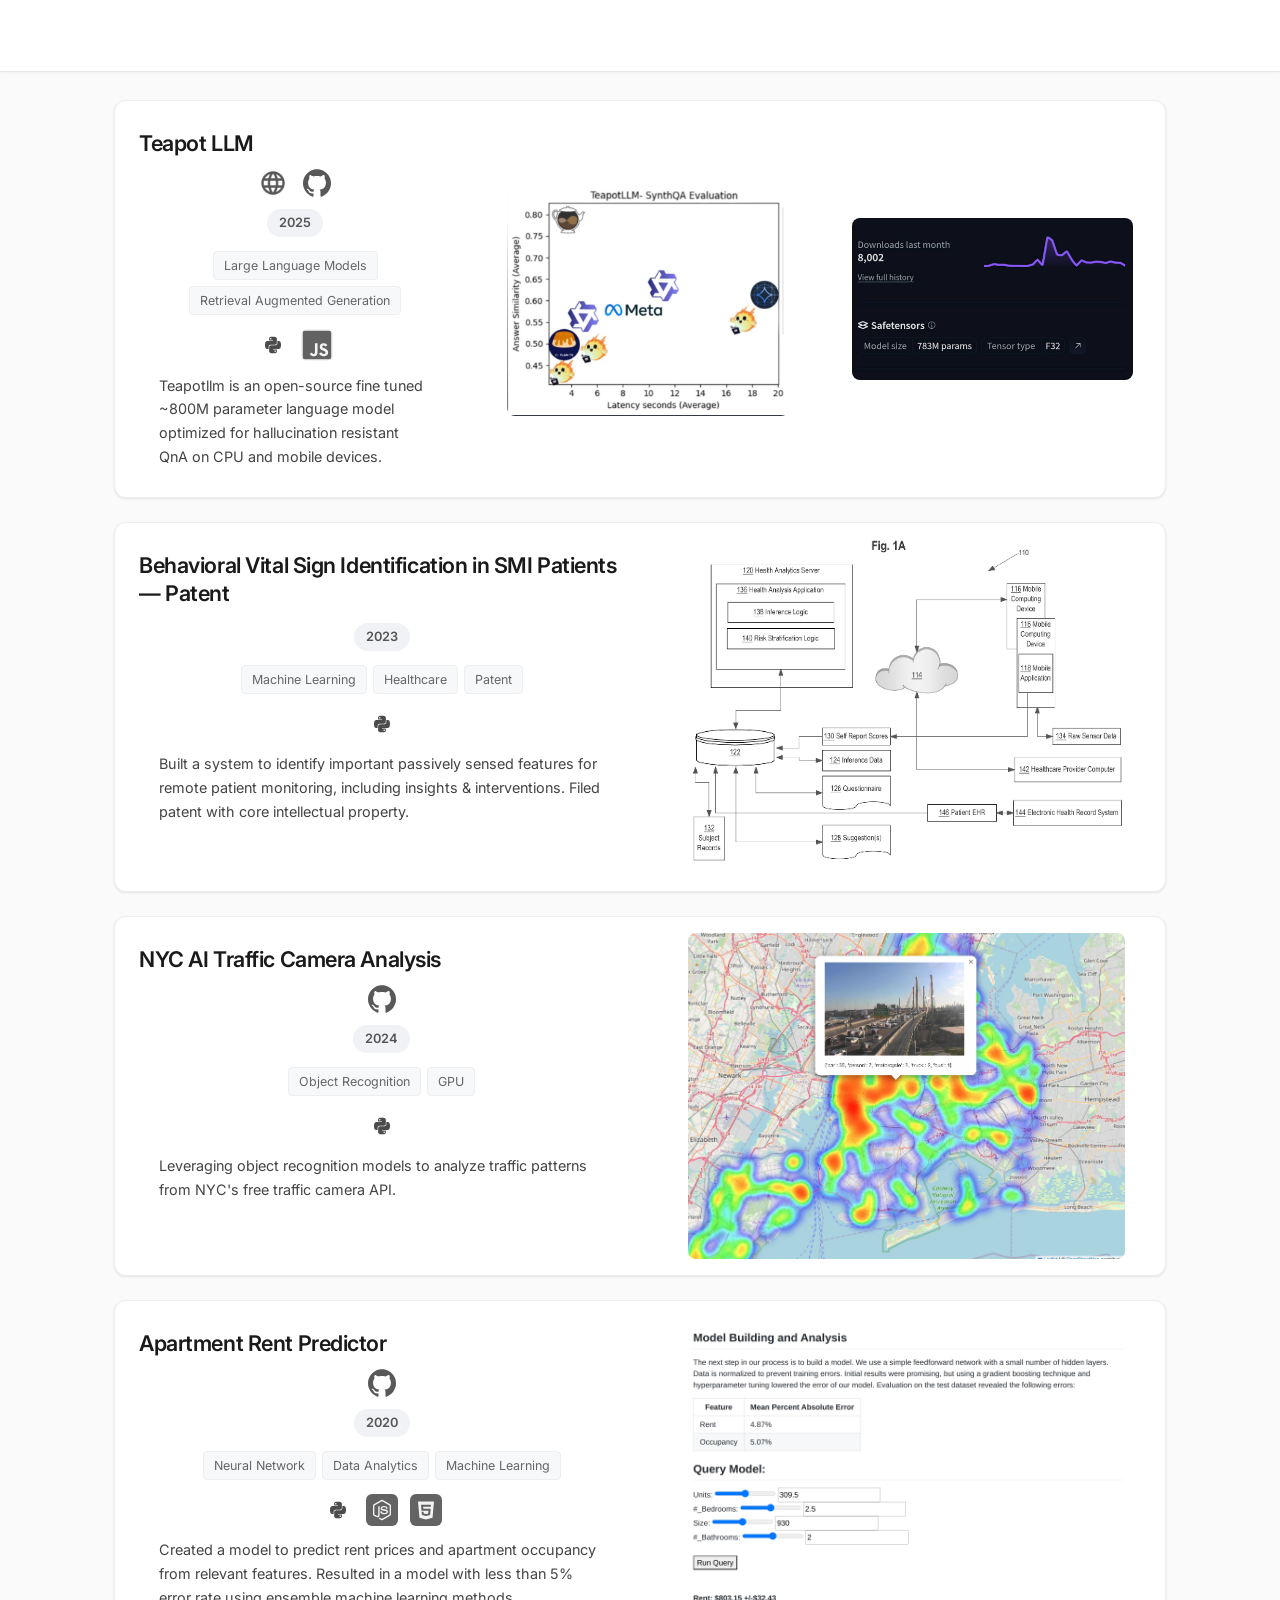
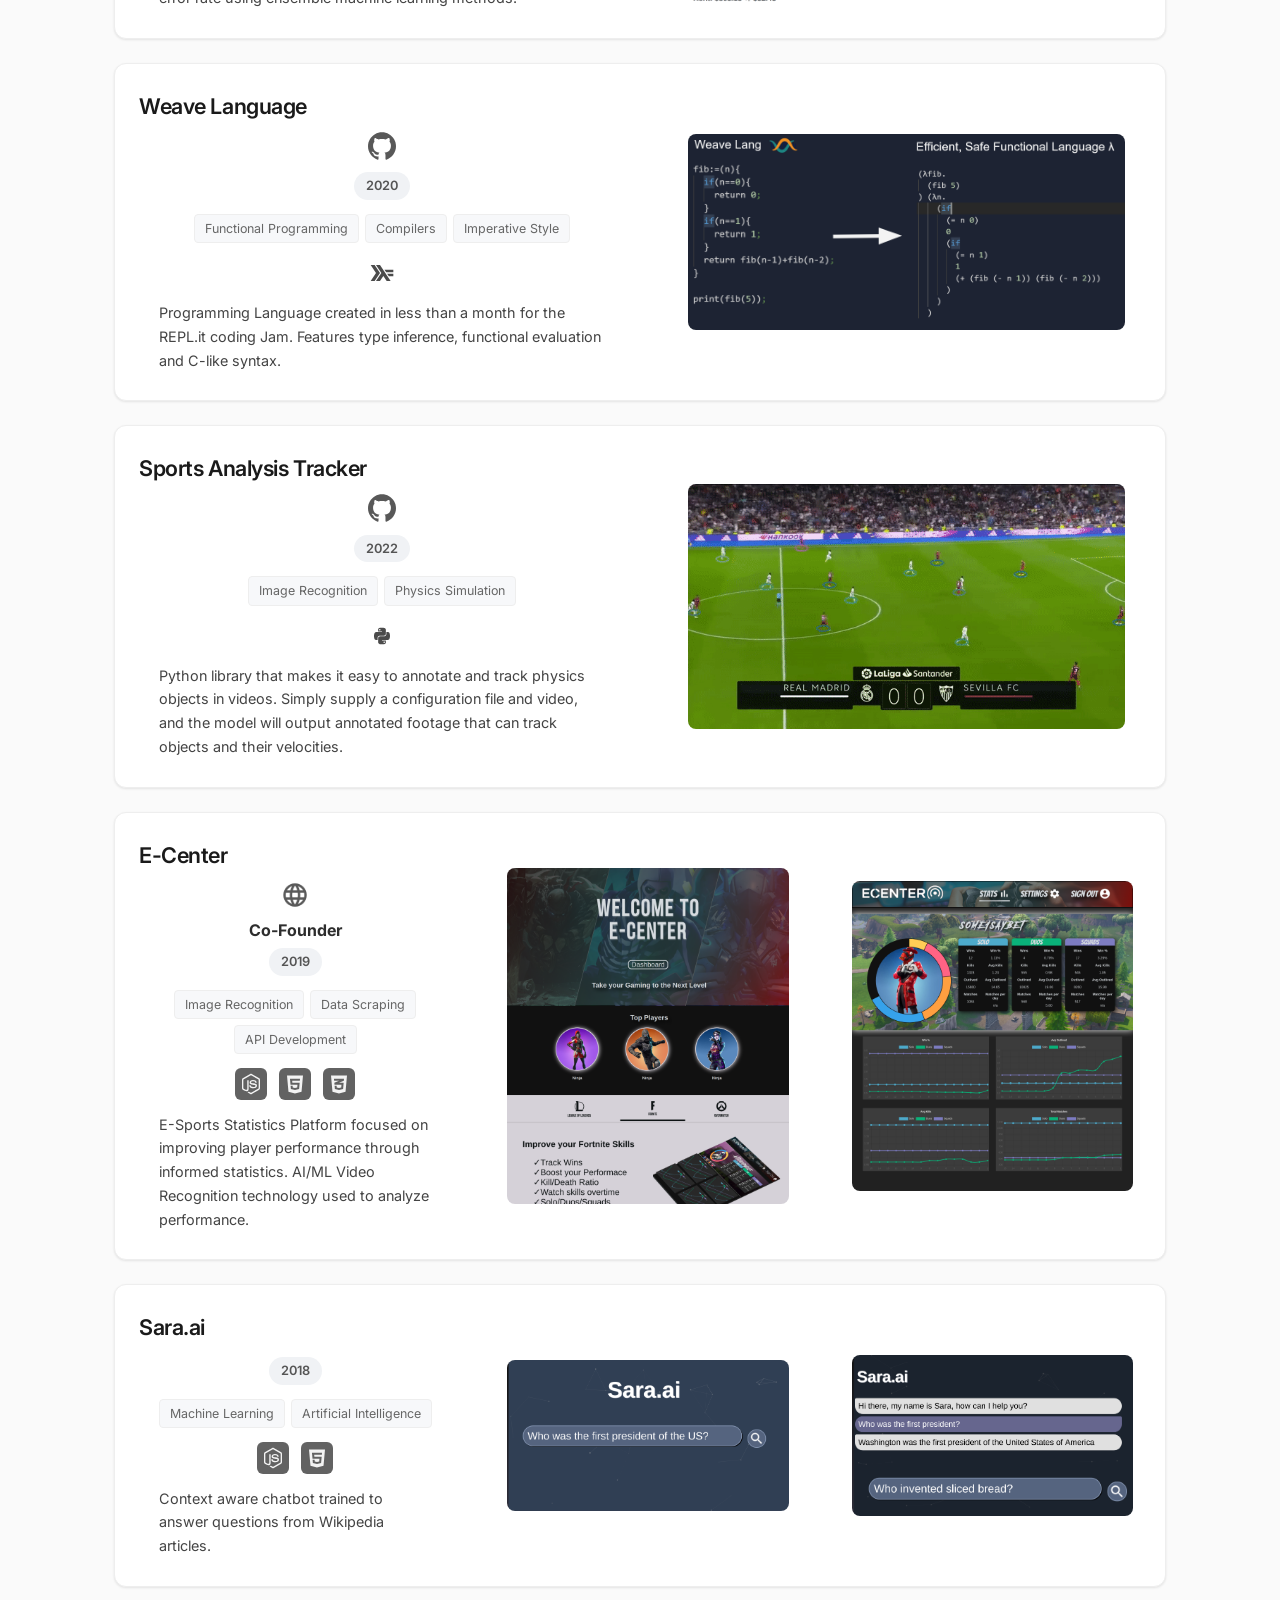
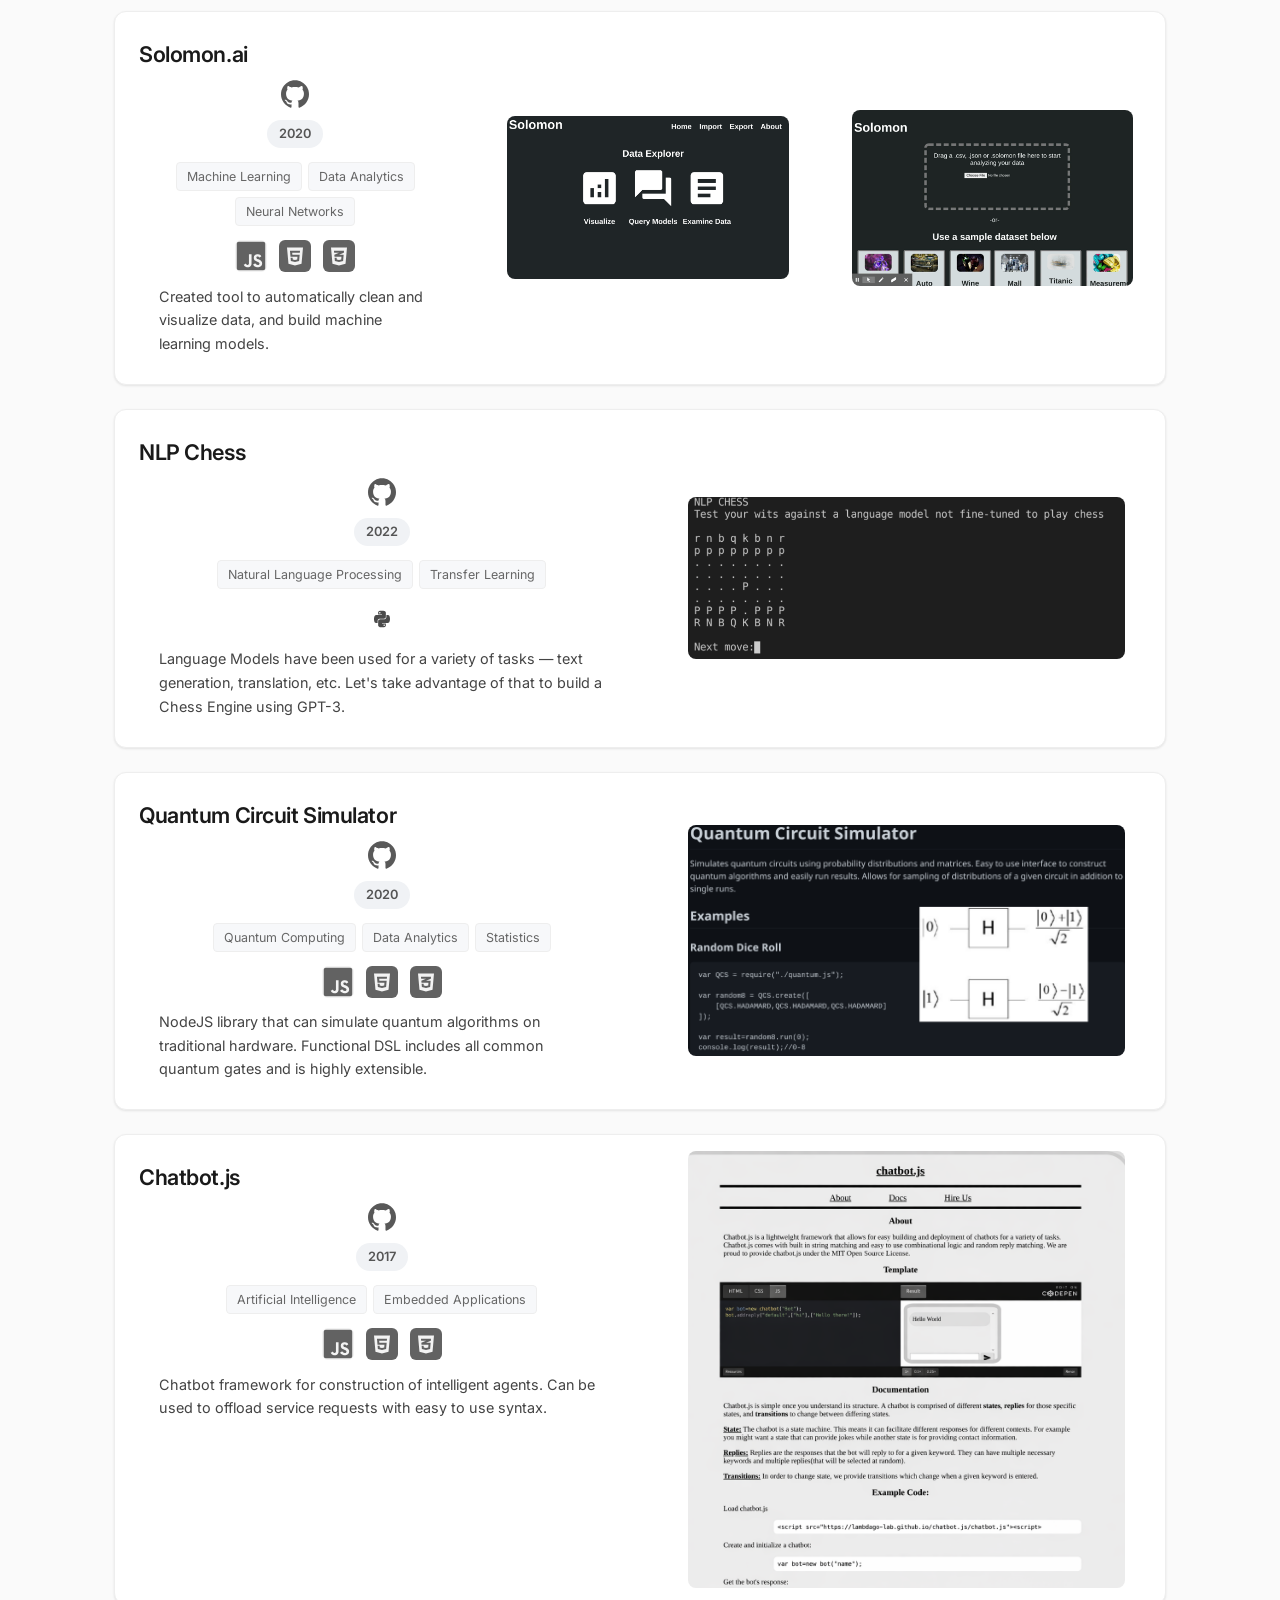
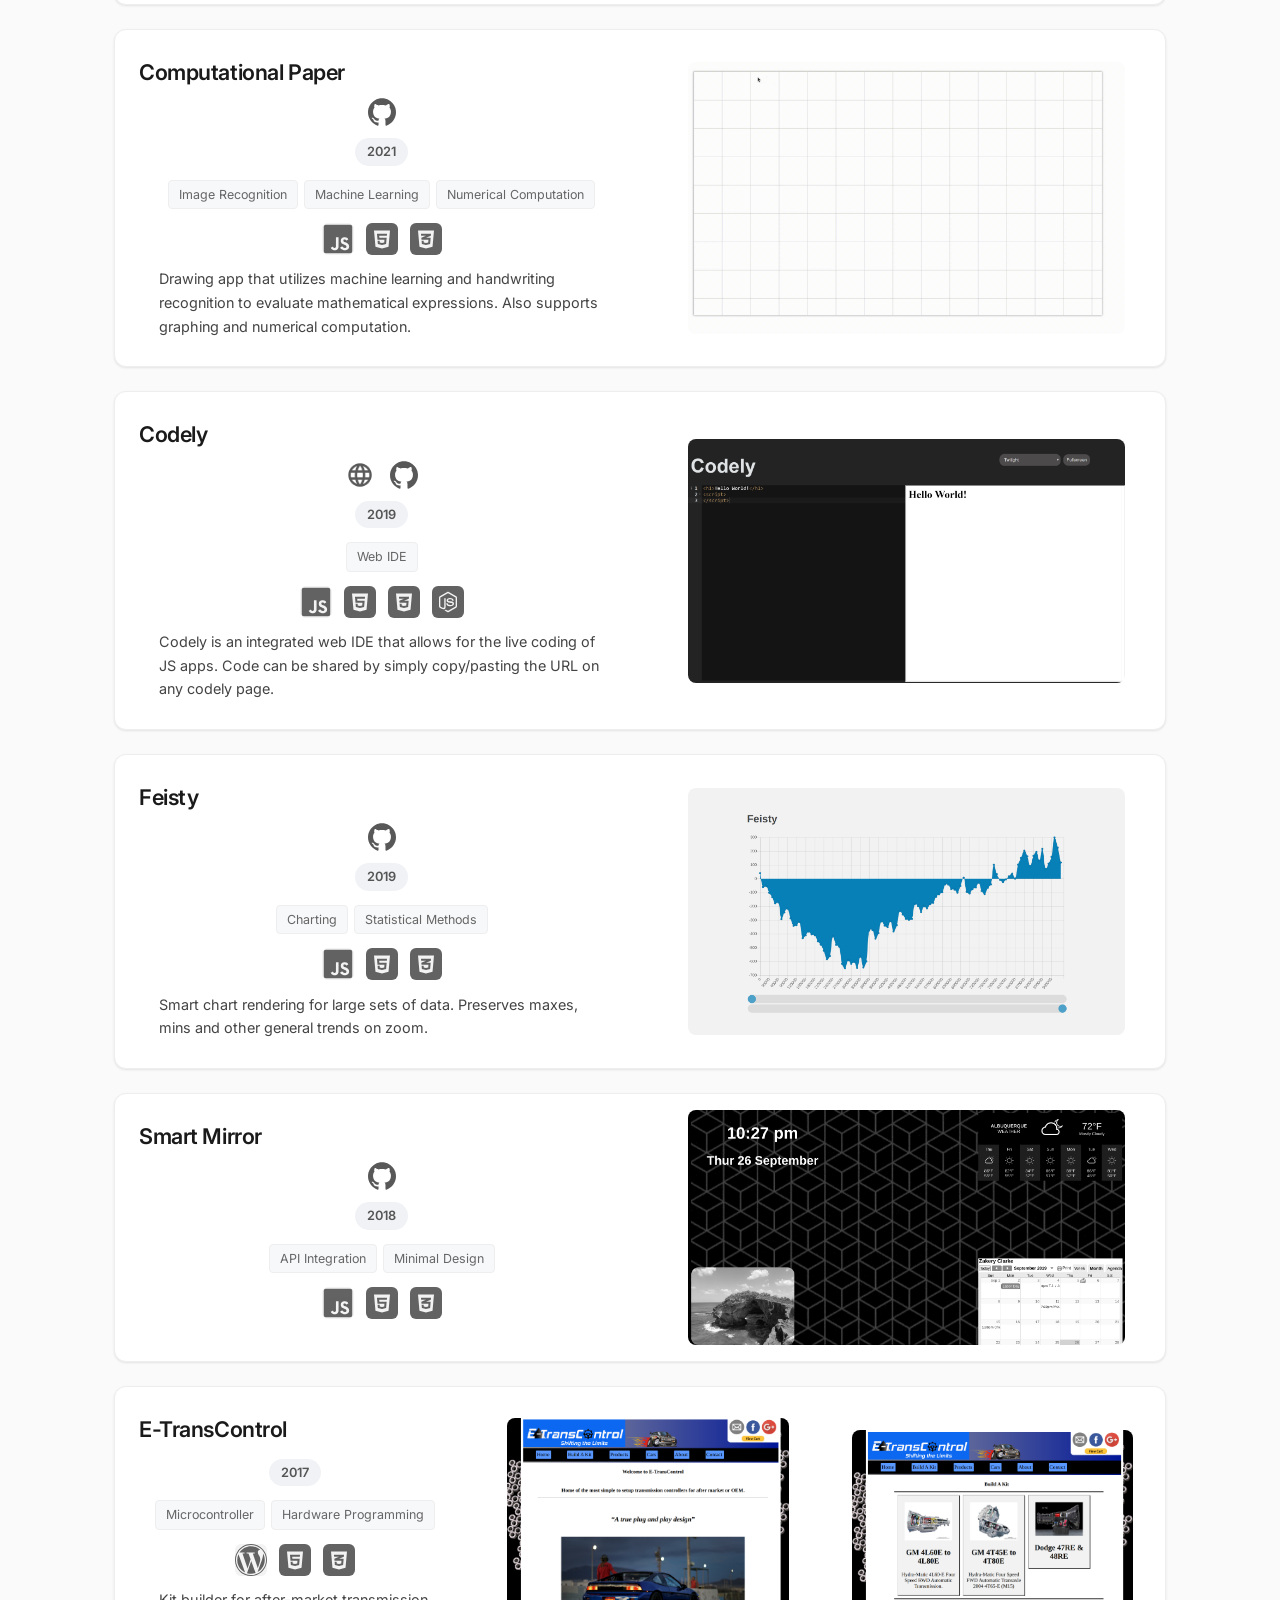
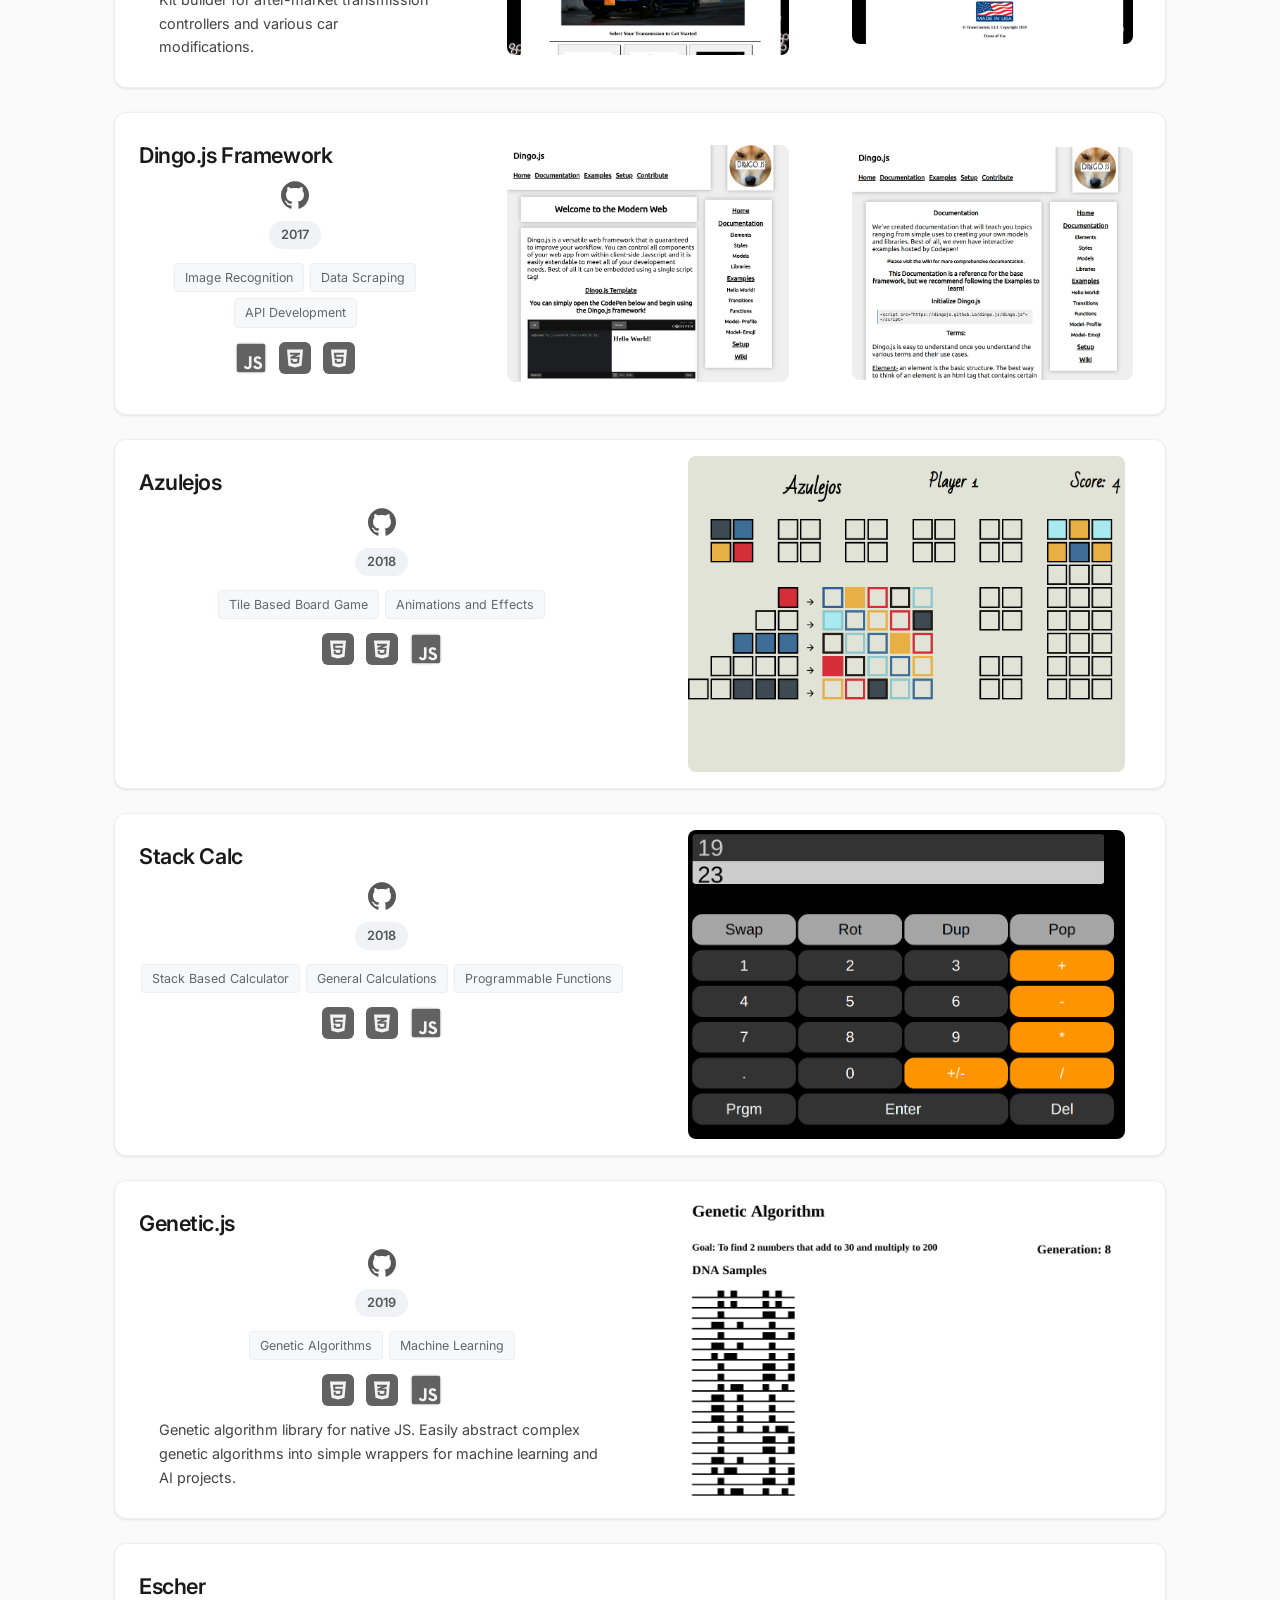
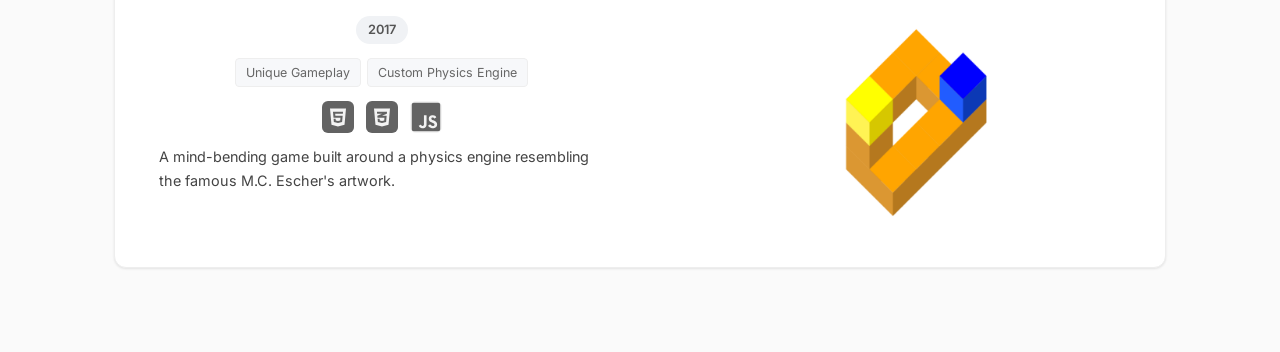
==== Portfolio.html @ e5cbe155 "upload portfolio" ====
<!DOCTYPE html>
<html lang="en">
<head>
  <meta charset="UTF-8">
  <meta name="viewport" content="width=device-width, initial-scale=1.0">
  <title>Portfolio</title>
  <link rel="preconnect" href="https://fonts.googleapis.com">
  <link rel="preconnect" href="https://fonts.gstatic.com" crossorigin>
  <link href="https://fonts.googleapis.com/css2?family=Inter:wght@400;500;600;700&display=swap" rel="stylesheet">
  <link href="./assets/portfolio/style.css" rel="stylesheet" type="text/css">
</head>
<body>

  <header id="header">
    <!-- <h1 id="name">
      <a href="https://zclarke.dev/index.html">Lambdago</a>
    </h1>
    <div id="headerImg">
      <img src="./assets/portfolio/.png" alt="LambdaGo">
    </div>
    <div id="contact">
      <span><a href="mailto:Lambdago-lab@gmail.com">Lambdago-lab@gmail.com</a></span>
      <span><a href="tel:8453186718">1(845)318-6718</a></span>
    </div> -->
  </header>

  <script>
    function showImg(img) {
      document.getElementById("imgZoomImg").src = img;
      document.getElementById("imgZoom").style.display = "block";
    }
    function hideImg() {
      document.getElementById("imgZoom").style.display = "none";
    }
  </script>

  <div id="main">

    <div id="imgZoom">
      <p onclick="hideImg()">✕</p>
      <img id="imgZoomImg" src="./assets/portfolio/codely.png">
    </div>

    <!-- Teapot LLM -->
    <div class="portfolio">
      <div class="infoBox">
        <h1>Teapot LLM</h1>
        <div class="info">
          <div>
            <a class="icon" href="https://teapotai.com/" target="_blank"><img src="./assets/portfolio/www.png"></a>
            <a class="icon" href="https://huggingface.co/teapotai/teapotllm" target="_blank"><img src="./assets/portfolio/github.svg"></a>
          </div>
          <p><b class="portfolioYear">2025</b></p>
          <ul>
            <li>Large Language Models</li>
            <li>Retrieval Augmented Generation</li>
          </ul>
          <div>
            <img class="iconTech" src="./assets/portfolio/python.svg">
            <img class="iconTech" src="./assets/portfolio/js.svg">
          </div>
        </div>
        <div class="description">
          <p>Teapotllm is an open-source fine tuned ~800M parameter language model optimized for hallucination resistant QnA on CPU and mobile devices.</p>
        </div>
      </div>
      <div class="image noMobileFlag">
        <span onclick="showImg('./assets/teapot_graph.png')"><img src="./assets/portfolio/teapot_graph.png"></span>
      </div>
      <div class="additionalImage">
        <span onclick="showImg('./assets/teapot_downloads.png')"><img src="./assets/portfolio/teapot_downloads.png"></span>
      </div>
    </div>

    <!-- Behavioral Vital Sign Patent -->
    <div class="portfolio">
      <div class="infoBox">
        <h1>Behavioral Vital Sign Identification in SMI Patients — Patent</h1>
        <div class="info">
          <p><b class="portfolioYear">2023</b></p>
          <ul>
            <li>Machine Learning</li>
            <li>Healthcare</li>
            <li>Patent</li>
          </ul>
          <div><img class="iconTech" src="./assets/portfolio/python.svg"></div>
        </div>
        <div class="description">
          <p>Built a system to identify important passively sensed features for remote patient monitoring, including insights &amp; interventions. Filed patent with core intellectual property.</p>
        </div>
      </div>
      <div class="image noMobileFlag">
        <span onclick="showImg('./assets/portfolio/Patent.png')"><img src="./assets/portfolio/Patent.png"></span>
      </div>
    </div>

    <!-- NYC AI Traffic Camera Analysis -->
    <div class="portfolio">
      <div class="infoBox">
        <h1>NYC AI Traffic Camera Analysis</h1>
        <div class="info">
          <div>
            <a class="icon" href="https://github.com/Lambdago-lab/nyc_ai_traffic_camera_analysis" target="_blank"><img src="./assets/portfolio/github.svg"></a>
          </div>
          <p><b class="portfolioYear">2024</b></p>
          <ul>
            <li>Object Recognition</li>
            <li>GPU</li>
          </ul>
          <div><img class="iconTech" src="./assets/portfolio/python.svg"></div>
        </div>
        <div class="description">
          <p>Leveraging object recognition models to analyze traffic patterns from NYC's free traffic camera API.</p>
        </div>
      </div>
      <div class="image noMobileFlag">
        <span onclick="showImg('https://raw.githubusercontent.com/Lambdago-lab/nyc_ai_traffic_camera_analysis/refs/heads/main/bridge.png')"><img src="./assets/portfolio/bridge.png"></span>
      </div>
    </div>

    <!-- Apartment Rent Predictor -->
    <div class="portfolio">
      <div class="infoBox">
        <h1>Apartment Rent Predictor</h1>
        <div class="info">
          <div>
            <a class="icon" href="https://github.com/Lambdago-lab/Apartment_Rent_Analysis" target="_blank"><img src="./assets/portfolio/github.svg"></a>
          </div>
          <p><b class="portfolioYear">2020</b></p>
          <ul>
            <li>Neural Network</li>
            <li>Data Analytics</li>
            <li>Machine Learning</li>
          </ul>
          <div>
            <img class="iconTech" src="./assets/portfolio/python.svg">
            <img class="iconTech" src="./assets/portfolio/node.svg">
            <img class="iconTech" src="./assets/portfolio/html5.svg">
          </div>
        </div>
        <div class="description">
          <p>Created a model to predict rent prices and apartment occupancy from relevant features. Resulted in a model with less than 5% error rate using ensemble machine learning methods.</p>
        </div>
      </div>
      <div class="image noMobileFlag">
        <span onclick="showImg('./assets/portfolio/apartment.png')"><img src="./assets/portfolio/apartment.png"></span>
      </div>
    </div>

    <!-- Weave Language -->
    <div class="portfolio">
      <div class="infoBox">
        <h1>Weave Language</h1>
        <div class="info">
          <div>
            <a class="icon" href="https://github.com/Lambdago-lab/weavelang" target="_blank"><img src="./assets/portfolio/github.svg"></a>
          </div>
          <p><b class="portfolioYear">2020</b></p>
          <ul>
            <li>Functional Programming</li>
            <li>Compilers</li>
            <li>Imperative Style</li>
          </ul>
          <div><img class="iconTech" src="./assets/portfolio/haskell.svg"></div>
        </div>
        <div class="description">
          <p>Programming Language created in less than a month for the REPL.it coding Jam. Features type inference, functional evaluation and C-like syntax.</p>
        </div>
      </div>
      <div class="image noMobileFlag">
        <span onclick="showImg('./assets/portfolio/weave.png')"><img src="./assets/portfolio/weave.png"></span>
      </div>
    </div>

    <!-- Sports Analysis Tracker -->
    <div class="portfolio">
      <div class="infoBox">
        <h1>Sports Analysis Tracker</h1>
        <div class="info">
          <div>
            <a class="icon" href="https://github.com/Lambdago-lab/sports_analysis" target="_blank"><img src="./assets/portfolio/github.svg"></a>
          </div>
          <p><b class="portfolioYear">2022</b></p>
          <ul>
            <li>Image Recognition</li>
            <li>Physics Simulation</li>
          </ul>
          <div><img class="iconTech" src="./assets/portfolio/python.svg"></div>
        </div>
        <div class="description">
          <p>Python library that makes it easy to annotate and track physics objects in videos. Simply supply a configuration file and video, and the model will output annotated footage that can track objects and their velocities.</p>
        </div>
      </div>
      <div class="image noMobileFlag">
        <span onclick="showImg('./assets/portfolio/sports_analysis.gif')"><img src="./assets/portfolio/sports_analysis.gif"></span>
      </div>
    </div>

    <!-- E-Center -->
    <div class="portfolio">
      <div class="infoBox">
        <h1>E-Center</h1>
        <div class="info">
          <div>
            <a class="icon" href="https://ecenter.tv/" target="_blank"><img src="./assets/portfolio/www.png"></a>
          </div>
          <p><b>Co-Founder</b></p>
          <p><b class="portfolioYear">2019</b></p>
          <ul>
            <li>Image Recognition</li>
            <li>Data Scraping</li>
            <li>API Development</li>
          </ul>
          <div>
            <img class="iconTech" src="./assets/portfolio/node.svg">
            <img class="iconTech" src="./assets/portfolio/html5.svg">
            <img class="iconTech" src="./assets/portfolio/css3.svg">
          </div>
        </div>
        <div class="description">
          <p>E-Sports Statistics Platform focused on improving player performance through informed statistics. AI/ML Video Recognition technology used to analyze performance.</p>
        </div>
      </div>
      <div class="image noMobileFlag">
        <span onclick="showImg('./assets/portfolio/ecenterhome.png')"><img src="./assets/portfolio/ecenterhome.png"></span>
      </div>
      <div class="additionalImage">
        <span onclick="showImg('./assets/portfolio/ecenterstats.png')"><img src="./assets/portfolio/ecenterstats.png"></span>
      </div>
    </div>

    <!-- Sara.ai -->
    <div class="portfolio">
      <div class="infoBox">
        <h1>Sara.ai</h1>
        <div class="info">
          <p><b class="portfolioYear">2018</b></p>
          <ul>
            <li>Machine Learning</li>
            <li>Artificial Intelligence</li>
          </ul>
          <div>
            <img class="iconTech" src="./assets/portfolio/node.svg">
            <img class="iconTech" src="./assets/portfolio/html5.svg">
          </div>
        </div>
        <div class="description">
          <p>Context aware chatbot trained to answer questions from Wikipedia articles.</p>
        </div>
      </div>
      <div class="image">
        <span onclick="showImg('./assets/portfolio/sara.png')"><img src="./assets/portfolio/sara.png"></span>
      </div>
      <div class="additionalImage">
        <span onclick="showImg('./assets/portfolio/saradialog.png')"><img src="./assets/portfolio/saradialog.png"></span>
      </div>
      <div class="mobileImage">
        <span onclick="showImg('./assets/portfolio/saramobile.png')"><img src="./assets/portfolio/saramobile.png"></span>
      </div>
    </div>

    <!-- Solomon.ai -->
    <div class="portfolio">
      <div class="infoBox">
        <h1>Solomon.ai</h1>
        <div class="info">
          <div>
            <a class="icon" href="https://github.com/Lambdago-lab/solomon" target="_blank"><img src="./assets/portfolio/github.svg"></a>
          </div>
          <p><b class="portfolioYear">2020</b></p>
          <ul>
            <li>Machine Learning</li>
            <li>Data Analytics</li>
            <li>Neural Networks</li>
          </ul>
          <div>
            <img class="iconTech" src="./assets/portfolio/js.svg">
            <img class="iconTech" src="./assets/portfolio/html5.svg">
            <img class="iconTech" src="./assets/portfolio/css3.svg">
          </div>
        </div>
        <div class="description">
          <p>Created tool to automatically clean and visualize data, and build machine learning models.</p>
        </div>
      </div>
      <div class="image noMobileFlag">
        <span onclick="showImg('./assets/portfolio/solomon.png')"><img src="./assets/portfolio/solomon.png"></span>
      </div>
      <div class="additionalImage">
        <span onclick="showImg('./assets/portfolio/solomon.gif')"><img src="./assets/portfolio/solomon.gif"></span>
      </div>
    </div>

    <!-- NLP Chess -->
    <div class="portfolio">
      <div class="infoBox">
        <h1>NLP Chess</h1>
        <div class="info">
          <div>
            <a class="icon" href="https://github.com/Lambdago-lab/nlpchess" target="_blank"><img src="./assets/portfolio/github.svg"></a>
          </div>
          <p><b class="portfolioYear">2022</b></p>
          <ul>
            <li>Natural Language Processing</li>
            <li>Transfer Learning</li>
          </ul>
          <div><img class="iconTech" src="./assets/portfolio/python.svg"></div>
        </div>
        <div class="description">
          <p>Language Models have been used for a variety of tasks — text generation, translation, etc. Let's take advantage of that to build a Chess Engine using GPT-3.</p>
        </div>
      </div>
      <div class="image noMobileFlag">
        <span onclick="showImg('./assets/portfolio/nlpchess.png')"><img src="./assets/portfolio/nlpchess.png"></span>
      </div>
    </div>

    <!-- Quantum Circuit Simulator -->
    <div class="portfolio">
      <div class="infoBox">
        <h1>Quantum Circuit Simulator</h1>
        <div class="info">
          <div>
            <a class="icon" href="https://github.com/Lambdago-lab/quantum-circuit-simulator" target="_blank"><img src="./assets/portfolio/github.svg"></a>
          </div>
          <p><b class="portfolioYear">2020</b></p>
          <ul>
            <li>Quantum Computing</li>
            <li>Data Analytics</li>
            <li>Statistics</li>
          </ul>
          <div>
            <img class="iconTech" src="./assets/portfolio/js.svg">
            <img class="iconTech" src="./assets/portfolio/html5.svg">
            <img class="iconTech" src="./assets/portfolio/css3.svg">
          </div>
        </div>
        <div class="description">
          <p>NodeJS library that can simulate quantum algorithms on traditional hardware. Functional DSL includes all common quantum gates and is highly extensible.</p>
        </div>
      </div>
      <div class="image noMobileFlag">
        <span onclick="showImg('./assets/portfolio/quantum.png')"><img src="./assets/portfolio/quantum.png"></span>
      </div>
    </div>

    <!-- Chatbot.js -->
    <div class="portfolio">
      <div class="infoBox">
        <h1>Chatbot.js</h1>
        <div class="info">
          <div>
            <a class="icon" href="https://github.com/Lambdago-lab/chatbot.js" target="_blank"><img src="./assets/portfolio/github.svg"></a>
          </div>
          <p><b class="portfolioYear">2017</b></p>
          <ul>
            <li>Artificial Intelligence</li>
            <li>Embedded Applications</li>
          </ul>
          <div>
            <img class="iconTech" src="./assets/portfolio/js.svg">
            <img class="iconTech" src="./assets/portfolio/html5.svg">
            <img class="iconTech" src="./assets/portfolio/css3.svg">
          </div>
        </div>
        <div class="description">
          <p>Chatbot framework for construction of intelligent agents. Can be used to offload service requests with easy to use syntax.</p>
        </div>
      </div>
      <div class="image noMobileFlag">
        <span onclick="showImg('./assets/portfolio/chatbot.png')"><img src="./assets/portfolio/chatbot.png"></span>
      </div>
    </div>

    <!-- Computational Paper -->
    <div class="portfolio">
      <div class="infoBox">
        <h1>Computational Paper</h1>
        <div class="info">
          <div>
            <a class="icon" href="https://github.com/Lambdago-lab/computationalPaper" target="_blank"><img src="./assets/portfolio/github.svg"></a>
          </div>
          <p><b class="portfolioYear">2021</b></p>
          <ul>
            <li>Image Recognition</li>
            <li>Machine Learning</li>
            <li>Numerical Computation</li>
          </ul>
          <div>
            <img class="iconTech" src="./assets/portfolio/js.svg">
            <img class="iconTech" src="./assets/portfolio/html5.svg">
            <img class="iconTech" src="./assets/portfolio/css3.svg">
          </div>
        </div>
        <div class="description">
          <p>Drawing app that utilizes machine learning and handwriting recognition to evaluate mathematical expressions. Also supports graphing and numerical computation.</p>
        </div>
      </div>
      <div class="image noMobileFlag">
        <span onclick="showImg('./assets/portfolio/computationalPaper.gif')"><img src="./assets/portfolio/computationalPaper.gif"></span>
      </div>
    </div>

    <!-- Codely -->
    <div class="portfolio">
      <div class="infoBox">
        <h1>Codely</h1>
        <div class="info">
          <div>
            <a class="icon" href="http://codely-dev.herokuapp.com/" target="_blank"><img src="./assets/portfolio/www.png"></a>
            <a class="icon" href="https://github.com/Lambdago-lab/codely" target="_blank"><img src="./assets/portfolio/github.svg"></a>
          </div>
          <p><b class="portfolioYear">2019</b></p>
          <ul>
            <li>Web IDE</li>
          </ul>
          <div>
            <img class="iconTech" src="./assets/portfolio/js.svg">
            <img class="iconTech" src="./assets/portfolio/html5.svg">
            <img class="iconTech" src="./assets/portfolio/css3.svg">
            <img class="iconTech" src="./assets/portfolio/node.svg">
          </div>
        </div>
        <div class="description">
          <p>Codely is an integrated web IDE that allows for the live coding of JS apps. Code can be shared by simply copy/pasting the URL on any codely page.</p>
        </div>
      </div>
      <div class="image">
        <span onclick="showImg('./assets/portfolio/codely.png')"><img src="./assets/portfolio/codely.png"></span>
      </div>
      <div class="mobileImage">
        <span onclick="showImg('./assets/portfolio/codelymobile.png')"><img src="./assets/portfolio/codelymobile.png"></span>
      </div>
    </div>

    <!-- Feisty -->
    <div class="portfolio">
      <div class="infoBox">
        <h1>Feisty</h1>
        <div class="info">
          <div>
            <a class="icon" href="https://github.com/Lambdago-lab/feisty" target="_blank"><img src="./assets/portfolio/github.svg"></a>
          </div>
          <p><b class="portfolioYear">2019</b></p>
          <ul>
            <li>Charting</li>
            <li>Statistical Methods</li>
          </ul>
          <div>
            <img class="iconTech" src="./assets/portfolio/js.svg">
            <img class="iconTech" src="./assets/portfolio/html5.svg">
            <img class="iconTech" src="./assets/portfolio/css3.svg">
          </div>
        </div>
        <div class="description">
          <p>Smart chart rendering for large sets of data. Preserves maxes, mins and other general trends on zoom.</p>
        </div>
      </div>
      <div class="image">
        <span onclick="showImg('./assets/portfolio/feisty.png')"><img src="./assets/portfolio/feisty.png"></span>
      </div>
      <div class="mobileImage">
        <span onclick="showImg('./assets/portfolio/feistymobile.png')"><img src="./assets/portfolio/feistymobile.png"></span>
      </div>
    </div>

    <!-- Smart Mirror -->
    <div class="portfolio">
      <div class="infoBox">
        <h1>Smart Mirror</h1>
        <div class="info">
          <div>
            <a class="icon" href="https://github.com/Lambdago-lab/smart-mirror" target="_blank"><img src="./assets/portfolio/github.svg"></a>
          </div>
          <p><b class="portfolioYear">2018</b></p>
          <ul>
            <li>API Integration</li>
            <li>Minimal Design</li>
          </ul>
          <div>
            <img class="iconTech" src="./assets/portfolio/js.svg">
            <img class="iconTech" src="./assets/portfolio/html5.svg">
            <img class="iconTech" src="./assets/portfolio/css3.svg">
          </div>
        </div>
      </div>
      <div class="image">
        <span onclick="showImg('./assets/portfolio/smart-mirror.png')"><img src="./assets/portfolio/smart-mirror.png"></span>
      </div>
      <div class="mobileImage">
        <span onclick="showImg('./assets/portfolio/mirrormobile.png')"><img src="./assets/portfolio/mirrormobile.png"></span>
      </div>
    </div>

    <!-- E-TransControl -->
    <div class="portfolio">
      <div class="infoBox">
        <h1>E-TransControl</h1>
        <div class="info">
          <p><b class="portfolioYear">2017</b></p>
          <ul>
            <li>Microcontroller</li>
            <li>Hardware Programming</li>
          </ul>
          <div>
            <img class="iconTech" src="./assets/portfolio/wordpress.svg">
            <img class="iconTech" src="./assets/portfolio/html5.svg">
            <img class="iconTech" src="./assets/portfolio/css3.svg">
          </div>
        </div>
        <div class="description">
          <p>Kit builder for after-market transmission controllers and various car modifications.</p>
        </div>
      </div>
      <div class="image noMobileFlag">
        <span onclick="showImg('./assets/portfolio/etranscontrol.png')"><img src="./assets/portfolio/etranscontrol.png"></span>
      </div>
      <div class="additionalImage">
        <span onclick="showImg('./assets/portfolio/etranscontrolkitbuilder.png')"><img src="./assets/portfolio/etranscontrolkitbuilder.png"></span>
      </div>
    </div>

    <!-- Dingo.js Framework -->
    <div class="portfolio">
      <div class="infoBox">
        <h1>Dingo.js Framework</h1>
        <div class="info">
          <div>
            <a class="icon" href="https://github.com/Lambdago-lab/dingojs" target="_blank"><img src="./assets/portfolio/github.svg"></a>
          </div>
          <p><b class="portfolioYear">2017</b></p>
          <ul>
            <li>Image Recognition</li>
            <li>Data Scraping</li>
            <li>API Development</li>
          </ul>
          <div>
            <img class="iconTech" src="./assets/portfolio/js.svg">
            <img class="iconTech" src="./assets/portfolio/css3.svg">
            <img class="iconTech" src="./assets/portfolio/html5.svg">
          </div>
        </div>
      </div>
      <div class="image noMobileFlag">
        <span onclick="showImg('./assets/portfolio/dingo.png')"><img src="./assets/portfolio/dingo.png"></span>
      </div>
      <div class="additionalImage">
        <span onclick="showImg('./assets/portfolio/dingodocs.png')"><img src="./assets/portfolio/dingodocs.png"></span>
      </div>
    </div>

    <!-- Azulejos -->
    <div class="portfolio">
      <div class="infoBox">
        <h1>Azulejos</h1>
        <div class="info">
          <div>
            <a class="icon" href="https://github.com/Lambdago-lab/azulejos" target="_blank"><img src="./assets/portfolio/github.svg"></a>
          </div>
          <p><b class="portfolioYear">2018</b></p>
          <ul>
            <li>Tile Based Board Game</li>
            <li>Animations and Effects</li>
          </ul>
          <div>
            <img class="iconTech" src="./assets/portfolio/html5.svg">
            <img class="iconTech" src="./assets/portfolio/css3.svg">
            <img class="iconTech" src="./assets/portfolio/js.svg">
          </div>
        </div>
      </div>
      <div class="image noMobileFlag">
        <span onclick="showImg('./assets/portfolio/azulejos.png')"><img src="./assets/portfolio/azulejos.png"></span>
      </div>
    </div>

    <!-- Stack Calc -->
    <div class="portfolio">
      <div class="infoBox">
        <h1>Stack Calc</h1>
        <div class="info">
          <div>
            <a class="icon" href="https://github.com/Lambdago-lab/stackcalc" target="_blank"><img src="./assets/portfolio/github.svg"></a>
          </div>
          <p><b class="portfolioYear">2018</b></p>
          <ul>
            <li>Stack Based Calculator</li>
            <li>General Calculations</li>
            <li>Programmable Functions</li>
          </ul>
          <div>
            <img class="iconTech" src="./assets/portfolio/html5.svg">
            <img class="iconTech" src="./assets/portfolio/css3.svg">
            <img class="iconTech" src="./assets/portfolio/js.svg">
          </div>
        </div>
      </div>
      <div class="image noMobileFlag">
        <span onclick="showImg('./assets/portfolio/stackcalc.png')"><img src="./assets/portfolio/stackcalc.png"></span>
      </div>
    </div>

    <!-- Genetic.js -->
    <div class="portfolio">
      <div class="infoBox">
        <h1>Genetic.js</h1>
        <div class="info">
          <div>
            <a class="icon" href="https://github.com/Lambdago-lab/geneticjs" target="_blank"><img src="./assets/portfolio/github.svg"></a>
          </div>
          <p><b class="portfolioYear">2019</b></p>
          <ul>
            <li>Genetic Algorithms</li>
            <li>Machine Learning</li>
          </ul>
          <div>
            <img class="iconTech" src="./assets/portfolio/html5.svg">
            <img class="iconTech" src="./assets/portfolio/css3.svg">
            <img class="iconTech" src="./assets/portfolio/js.svg">
          </div>
        </div>
        <div class="description">
          <p>Genetic algorithm library for native JS. Easily abstract complex genetic algorithms into simple wrappers for machine learning and AI projects.</p>
        </div>
      </div>
      <div class="image noMobileFlag">
        <span onclick="showImg('./assets/portfolio/geneticjs.png')"><img src="./assets/portfolio/geneticjs.png"></span>
      </div>
    </div>

    <!-- Escher -->
    <div class="portfolio">
      <div class="infoBox">
        <h1>Escher</h1>
        <div class="info">
          <p><b class="portfolioYear">2017</b></p>
          <ul>
            <li>Unique Gameplay</li>
            <li>Custom Physics Engine</li>
          </ul>
          <div>
            <img class="iconTech" src="./assets/portfolio/html5.svg">
            <img class="iconTech" src="./assets/portfolio/css3.svg">
            <img class="iconTech" src="./assets/portfolio/js.svg">
          </div>
        </div>
        <div class="description">
          <p>A mind-bending game built around a physics engine resembling the famous M.C. Escher's artwork.</p>
        </div>
      </div>
      <div class="image noMobileFlag">
        <span onclick="showImg('./assets/portfolio/escher.png')"><img src="./assets/portfolio/escher.png"></span>
      </div>
    </div>

  </div>
</body>
</html>
---- assets/portfolio/style.css ----
/* ===== Base Reset & Typography ===== */
*, *::before, *::after {
  box-sizing: border-box;
  margin: 0;
  padding: 0;
}

body {
  background: #fafafa;
  color: #2d2d2d;
  font-family: 'Inter', -apple-system, BlinkMacSystemFont, "Segoe UI", Roboto, Helvetica, Arial, sans-serif;
  font-size: 16px;
  line-height: 1.7;
  -webkit-font-smoothing: antialiased;
}

a {
  text-decoration: none;
  color: inherit;
  transition: color 0.2s ease;
}

a:hover {
  color: #4a6cf7;
}

h1, h2, h3 {
  font-weight: 600;
  letter-spacing: -0.02em;
  line-height: 1.3;
}

/* ===== Header ===== */
#header {
  position: fixed;
  top: 0;
  left: 0;
  right: 0;
  z-index: 1000;
  display: flex;
  align-items: center;
  padding: 0 5%;
  height: 72px;
  background: #fff;
  border-bottom: 1px solid #e8e8e8;
  box-shadow: 0 1px 3px rgba(0,0,0,0.04);
}

#name {
  flex: 1;
  font-size: 1.3rem;
  font-weight: 700;
  margin: 0;
}

#name > a {
  color: #1a1a1a;
}

#name > a:hover {
  color: #4a6cf7;
}

#headerImg {
  flex: 0 0 auto;
  text-align: center;
}

#headerImg > img {
  width: 44px;
  height: 44px;
  border-radius: 50%;
  object-fit: cover;
  border: 2px solid #e8e8e8;
}

#contact {
  flex: 1;
  text-align: right;
  font-size: 0.85rem;
  color: #666;
}

#contact a {
  color: #555;
  font-weight: 500;
}

#contact a:hover {
  color: #4a6cf7;
}

#contact span {
  display: inline-block;
  margin-left: 20px;
}

/* ===== Image Zoom Overlay ===== */
#imgZoom {
  display: none;
  position: fixed;
  top: 0;
  left: 0;
  width: 100%;
  height: 100%;
  background: rgba(0, 0, 0, 0.85);
  z-index: 2000;
  text-align: center;
  backdrop-filter: blur(4px);
}

#imgZoom > p {
  position: fixed;
  top: 16px;
  right: 28px;
  z-index: 2001;
  color: #fff;
  font-size: 2rem;
  cursor: pointer;
  font-weight: 300;
  transition: opacity 0.2s;
}

#imgZoom > p:hover {
  opacity: 0.7;
}

#imgZoom > img {
  margin-top: 8vh;
  max-width: 85vw;
  max-height: 80vh;
  border-radius: 8px;
  box-shadow: 0 20px 60px rgba(0,0,0,0.4);
}

/* ===== Main Content ===== */
#main {
  max-width: 1100px;
  margin: 0 auto;
  padding: 100px 24px 60px;
}

/* ===== Portfolio Cards ===== */
.portfolio {
  display: flex;
  background: #fff;
  border-radius: 12px;
  margin-bottom: 24px;
  box-shadow: 0 1px 3px rgba(0,0,0,0.06), 0 1px 2px rgba(0,0,0,0.04);
  border: 1px solid #eee;
  overflow: hidden;
  transition: box-shadow 0.25s ease, transform 0.25s ease;
}

.portfolio:hover {
  box-shadow: 0 8px 25px rgba(0,0,0,0.08);
  transform: translateY(-2px);
}

/* ===== Info Box ===== */
.infoBox {
  flex: 1;
  padding: 28px 24px;
  min-width: 280px;
}

.infoBox h1 {
  font-size: 1.35rem;
  color: #1a1a1a;
  margin-bottom: 12px;
}

.info {
  text-align: center;
}

.portfolioYear {
  display: inline-block;
  background: #f0f2f5;
  color: #555;
  font-size: 0.8rem;
  padding: 3px 12px;
  border-radius: 20px;
  font-weight: 600;
  margin: 4px 0;
}

.info ul {
  list-style: none;
  padding: 0;
  margin: 10px 0;
  display: flex;
  flex-wrap: wrap;
  justify-content: center;
  gap: 6px;
}

.info ul li {
  font-size: 0.78rem;
  color: #666;
  background: #f7f8fa;
  padding: 3px 10px;
  border-radius: 4px;
  border: 1px solid #eee;
}

.description {
  flex: 1;
  display: flex;
  align-items: center;
}

.description p {
  font-size: 0.9rem;
  color: #444;
  line-height: 1.65;
  margin: 0 20px;
  text-align: left;
}

/* ===== Images ===== */
.image, .additionalImage {
  flex: 1;
  display: flex;
  align-items: center;
  justify-content: center;
  cursor: pointer;
  padding: 16px;
  min-width: 0;
}

.mobileImage {
  display: none;
  flex: 1;
  align-items: center;
  justify-content: center;
  cursor: pointer;
  padding: 16px;
}

.portfolio > div > span > img,
.portfolio > div > span > video {
  width: 90%;
  max-width: 100%;
  border-radius: 8px;
  display: block;
  margin: 0 auto;
}

/* ===== Icons ===== */
.icon {
  display: inline-block;
  margin: 0 6px;
  transition: transform 0.2s ease;
}

.icon:hover {
  transform: scale(1.1);
}

.icon > img {
  width: 28px;
  height: 28px;
  opacity: 0.65;
  transition: opacity 0.2s;
}

.icon:hover > img {
  opacity: 1;
}

.iconTech {
  width: 32px;
  height: 32px;
  border-radius: 6px;
  margin: 4px 4px;
  opacity: 0.7;
}

/* ===== Resume Box (if used) ===== */
.resumeBox {
  width: 100%;
  display: inline-block;
}

.resumeBox > h2 {
  padding-left: 20px;
  margin-bottom: 0;
  padding-bottom: 0;
}

.resumeBox > div {
  width: 100%;
  text-align: left;
  margin-top: 0;
  padding: 16px 20px 20px;
  border-left: 3px solid #4a6cf7;
  border-radius: 0 8px 8px 0;
  background: #fff;
  margin-bottom: 20px;
}

/* ===== Utilities ===== */
.noMobileFlag {
  display: flex;
}

#qr { display: none; width: 20%; }
#links { display: none; }
#tagline { text-align: center; }
#taglineMobile { text-align: center; display: none; }

/* ===== Responsive — Mobile ===== */
@media (max-width: 768px) {
  #header {
    height: auto;
    padding: 12px 5%;
    flex-wrap: wrap;
  }

  #name {
    font-size: 1.1rem;
    flex: 1 1 100%;
  }

  #headerImg {
    display: none;
  }

  #contact {
    flex: 1 1 100%;
    text-align: left;
    margin-top: 4px;
    font-size: 0.75rem;
  }

  #contact span {
    margin-left: 0;
    margin-right: 12px;
  }

  #main {
    padding-top: 120px;
    padding-left: 12px;
    padding-right: 12px;
  }

  .portfolio {
    flex-direction: column;
  }

  .infoBox {
    min-width: auto;
    padding: 20px 16px;
  }

  .image, .additionalImage {
    padding: 8px 16px 16px;
  }

  .noMobileFlag {
    display: flex;
  }

  .mobileImage {
    display: flex;
  }

  .description p {
    margin: 0 8px;
    font-size: 0.85rem;
  }

  .icon > img {
    width: 24px;
    height: 24px;
  }

  .iconTech {
    width: 26px;
    height: 26px;
  }
}

/* ===== Print ===== */
@media print {
  #header {
    position: static;
    box-shadow: none;
    border-bottom: 1px solid #ccc;
  }

  #main {
    padding-top: 20px;
  }

  .portfolio {
    box-shadow: none;
    border: 1px solid #ddd;
    break-inside: avoid;
  }

  #headerImg { display: none; }
  #qr { display: block; }
  #links { display: block; }
}
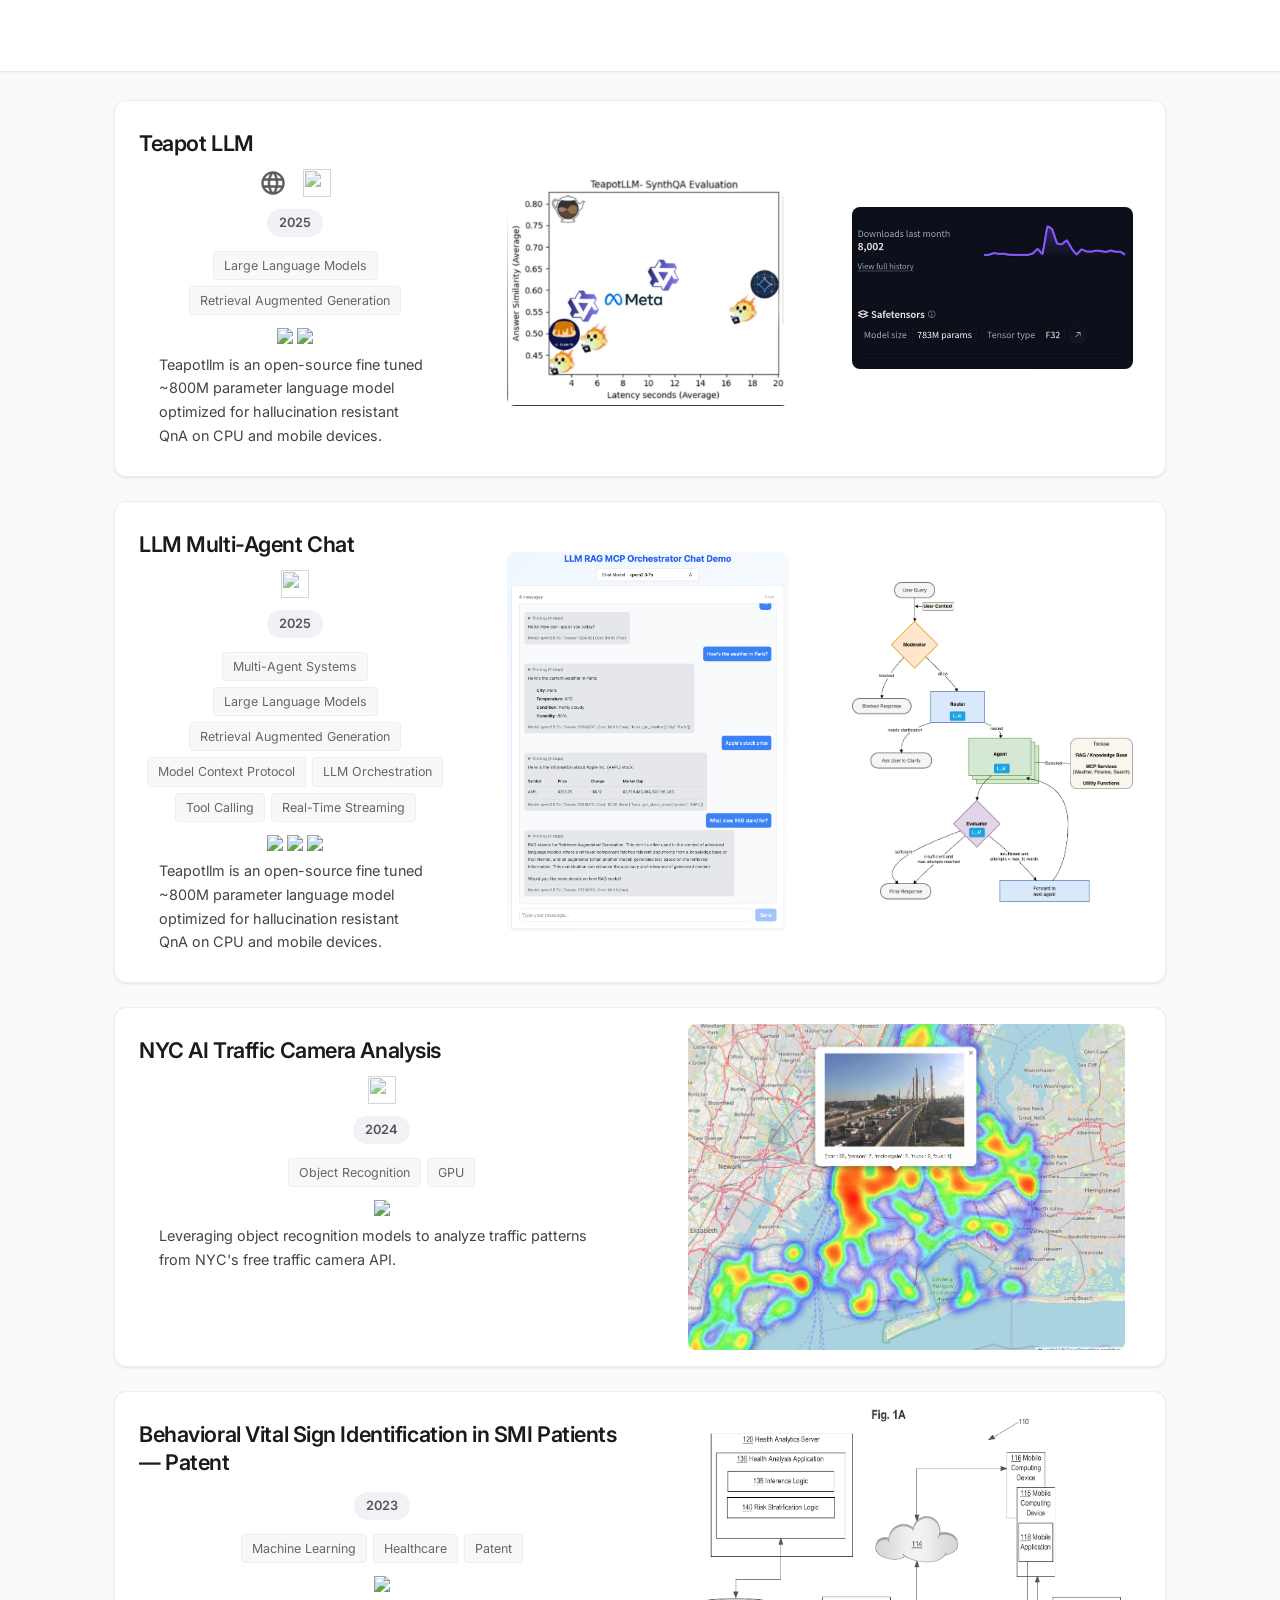
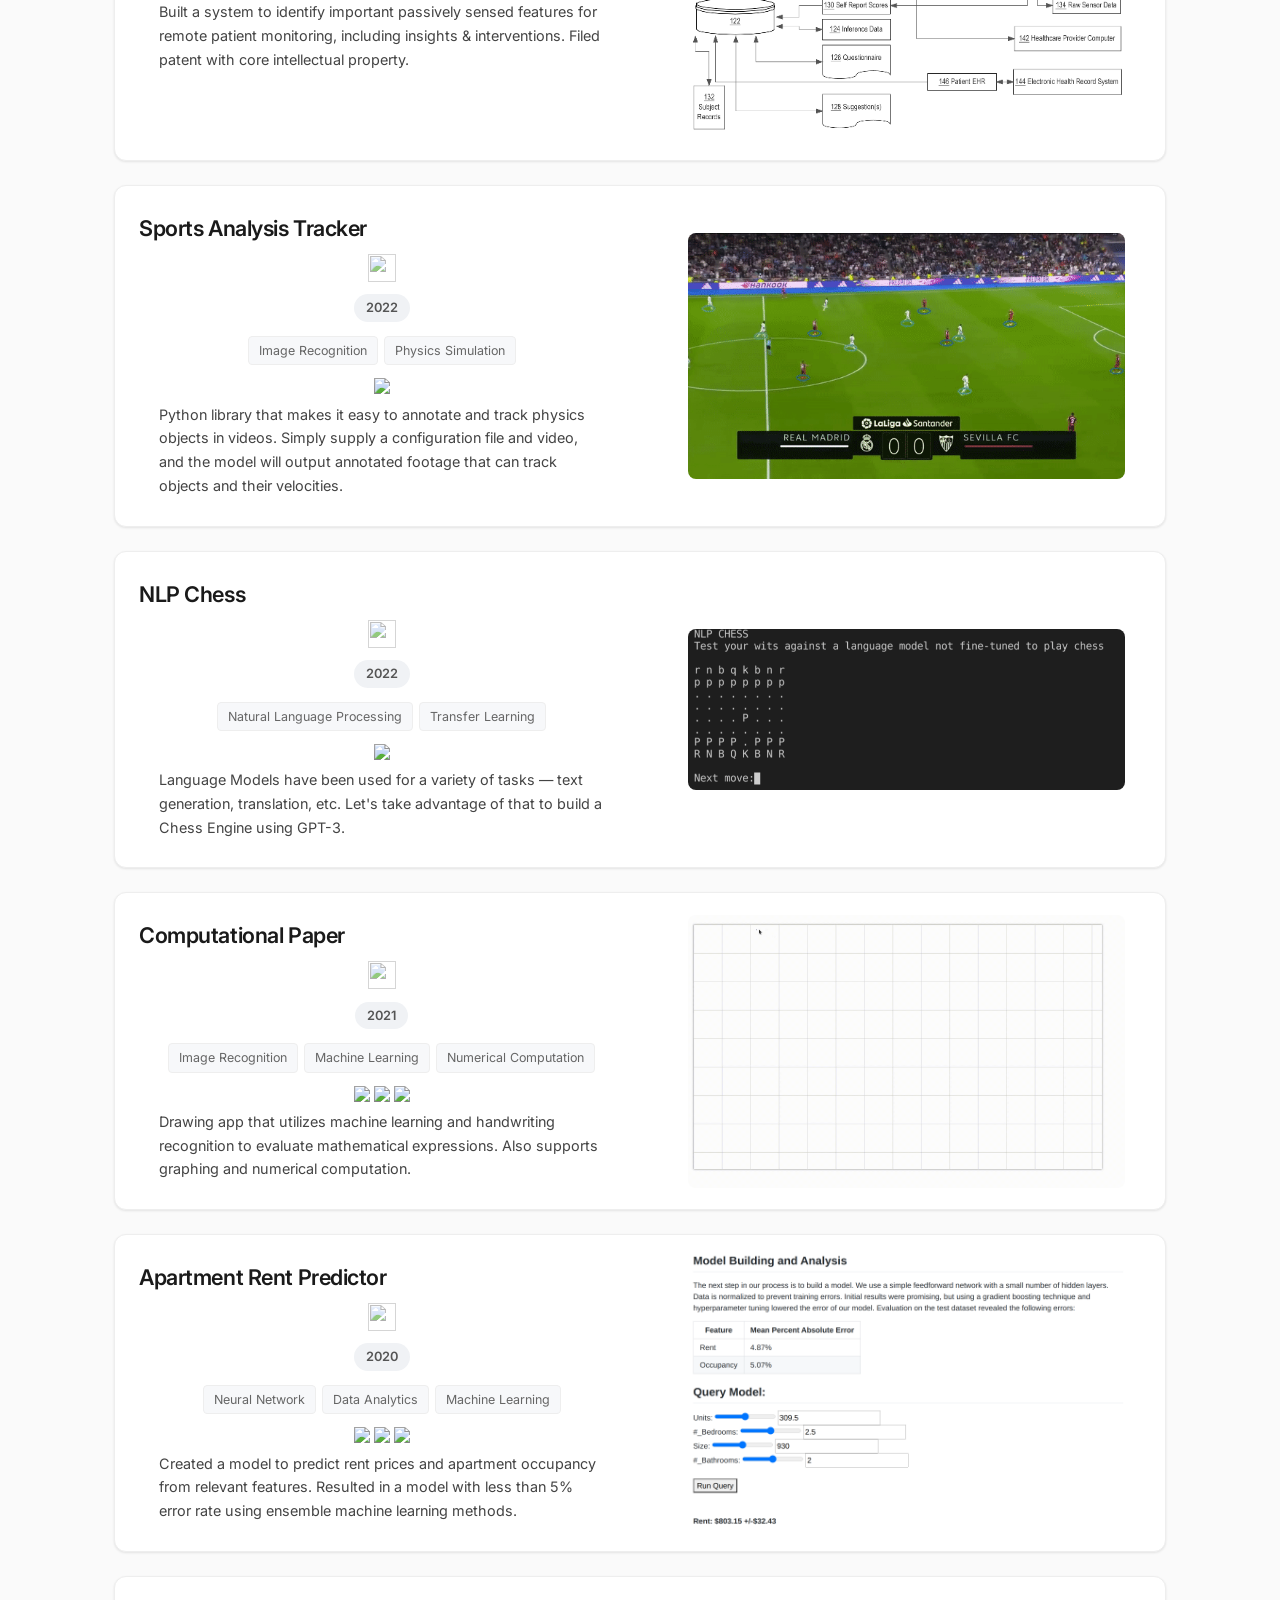
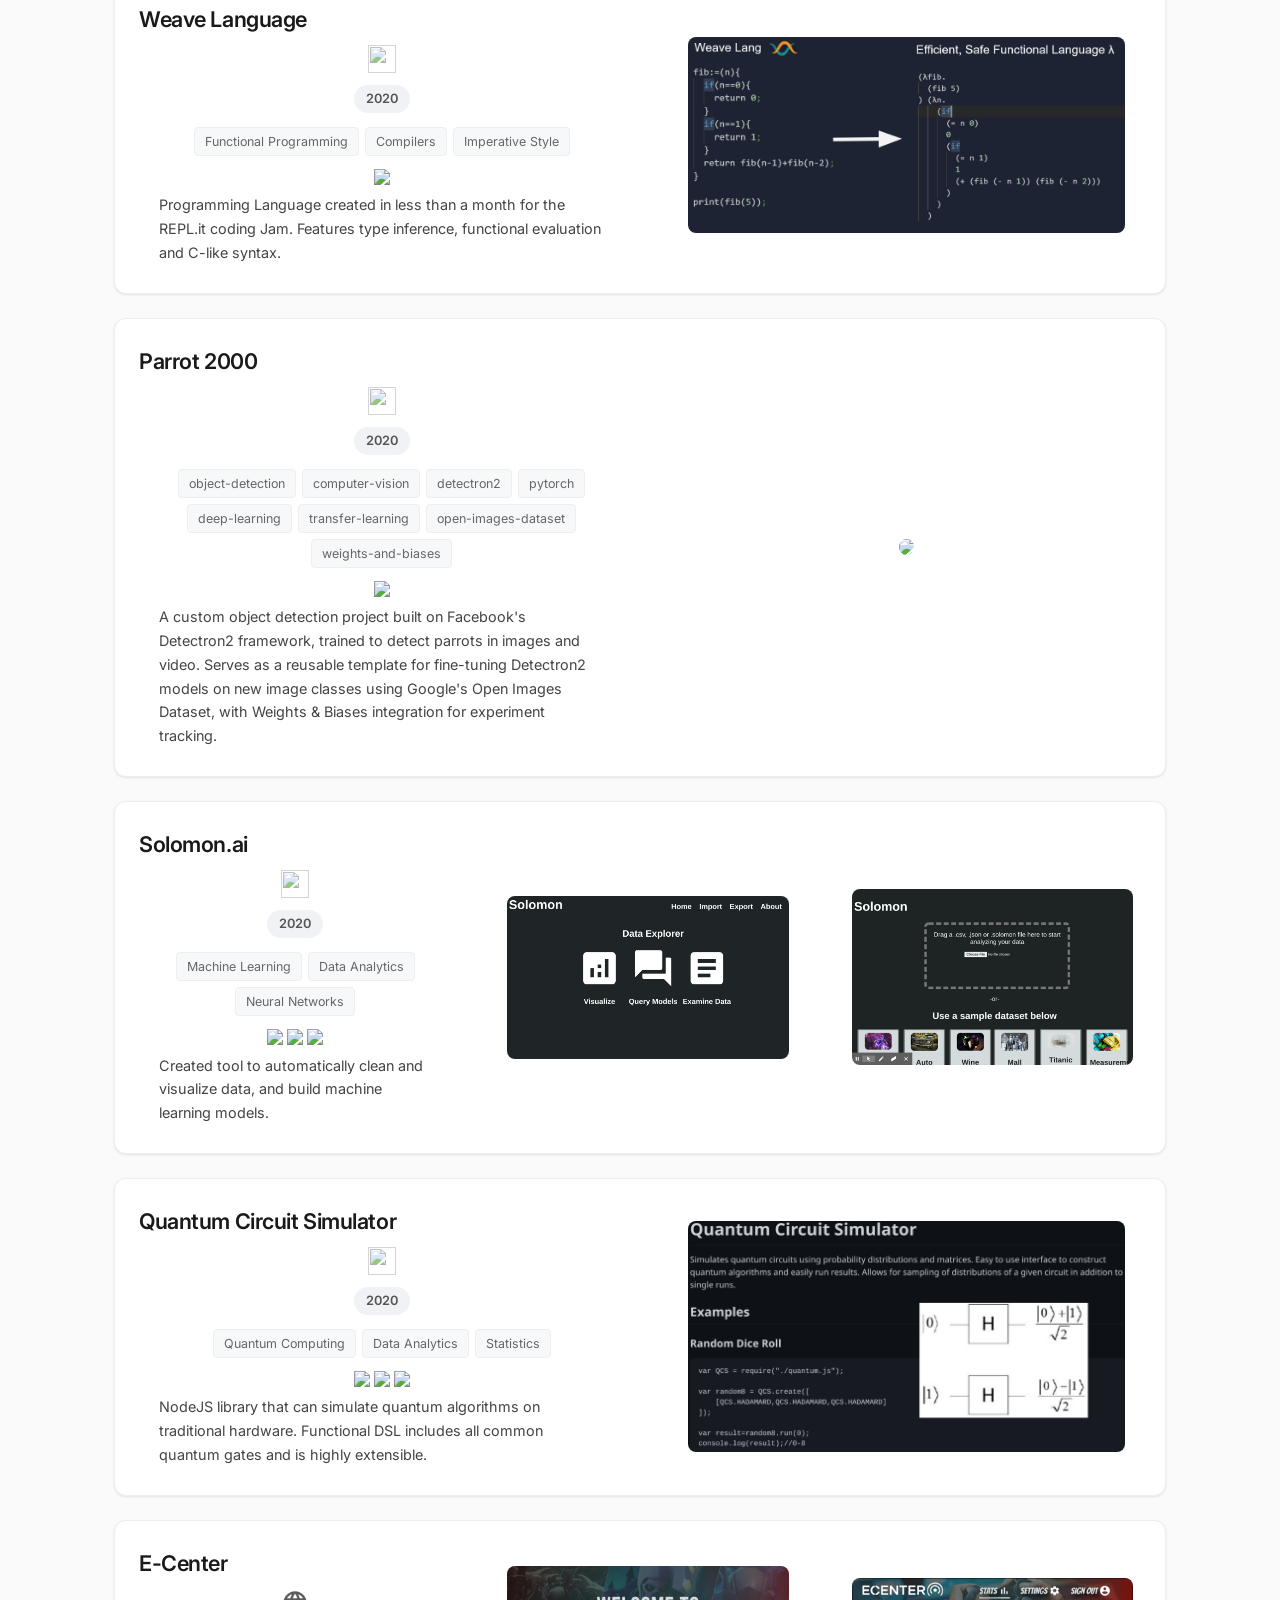
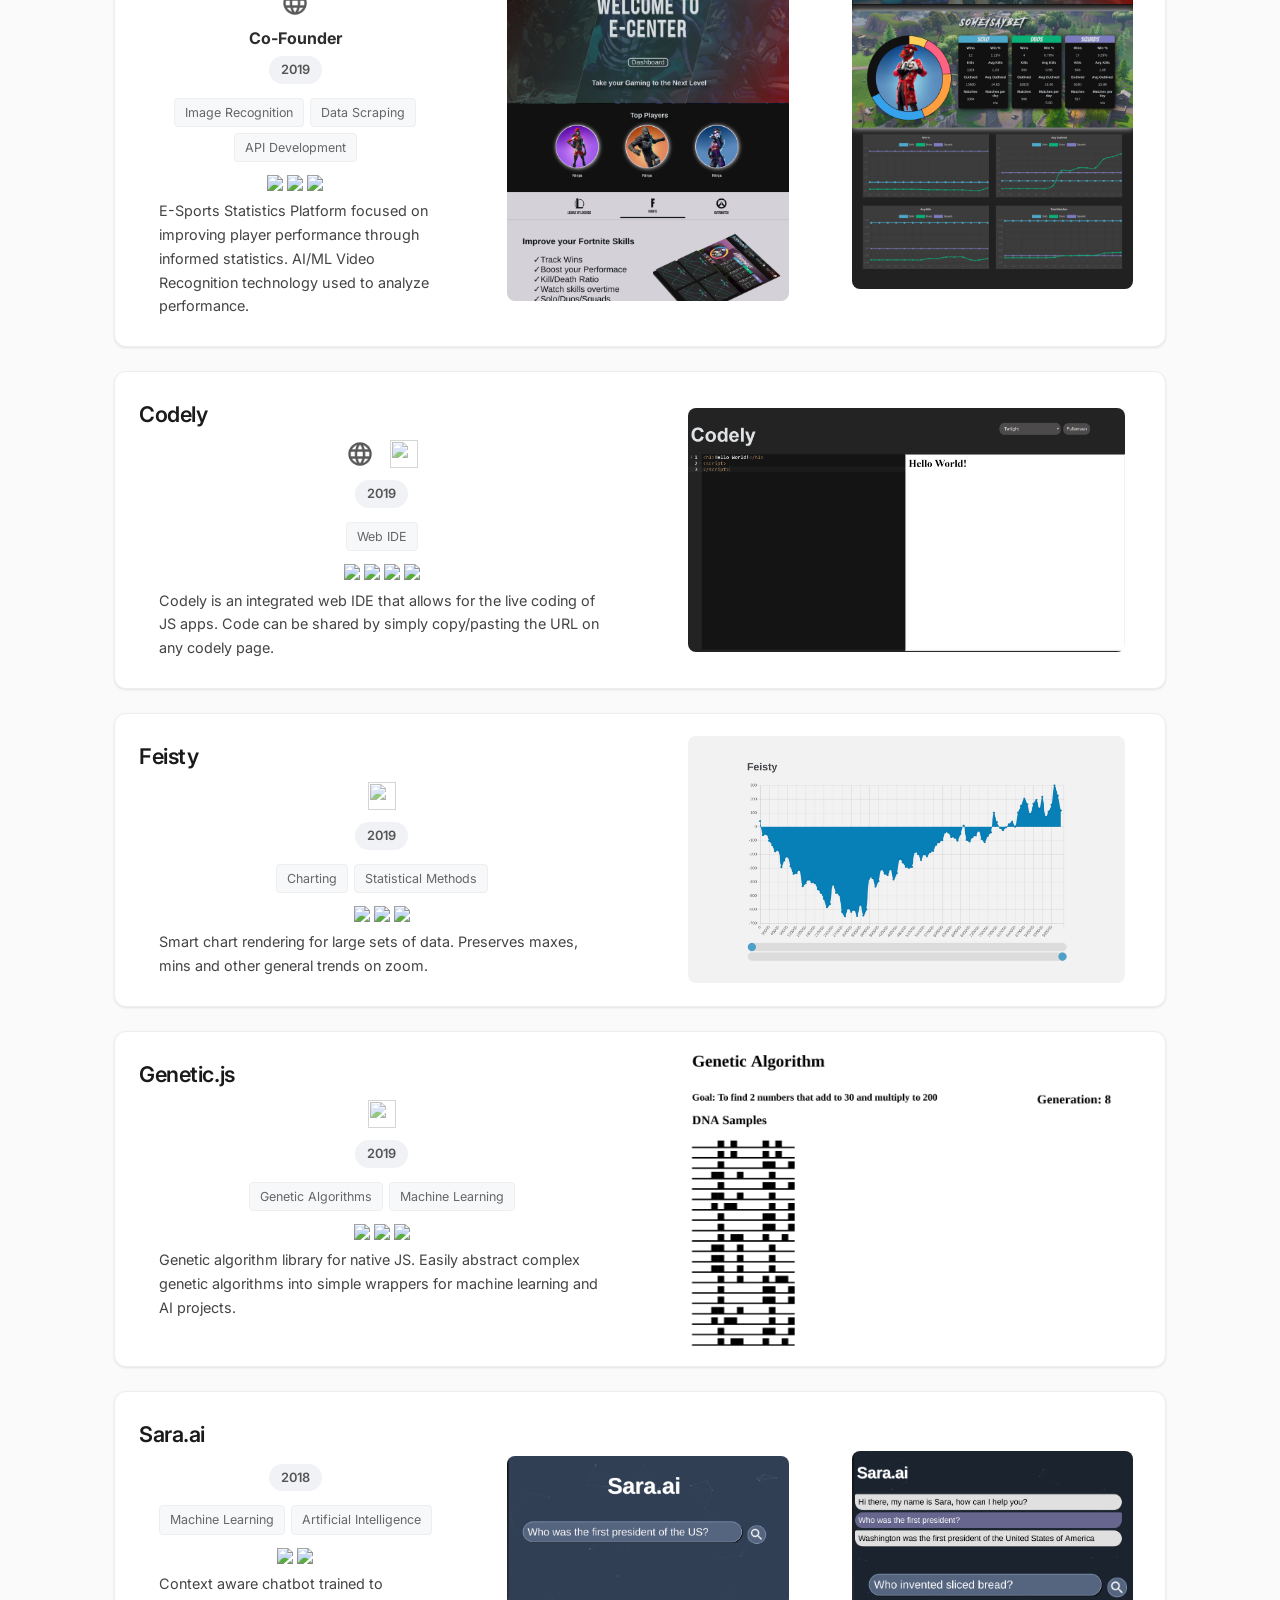
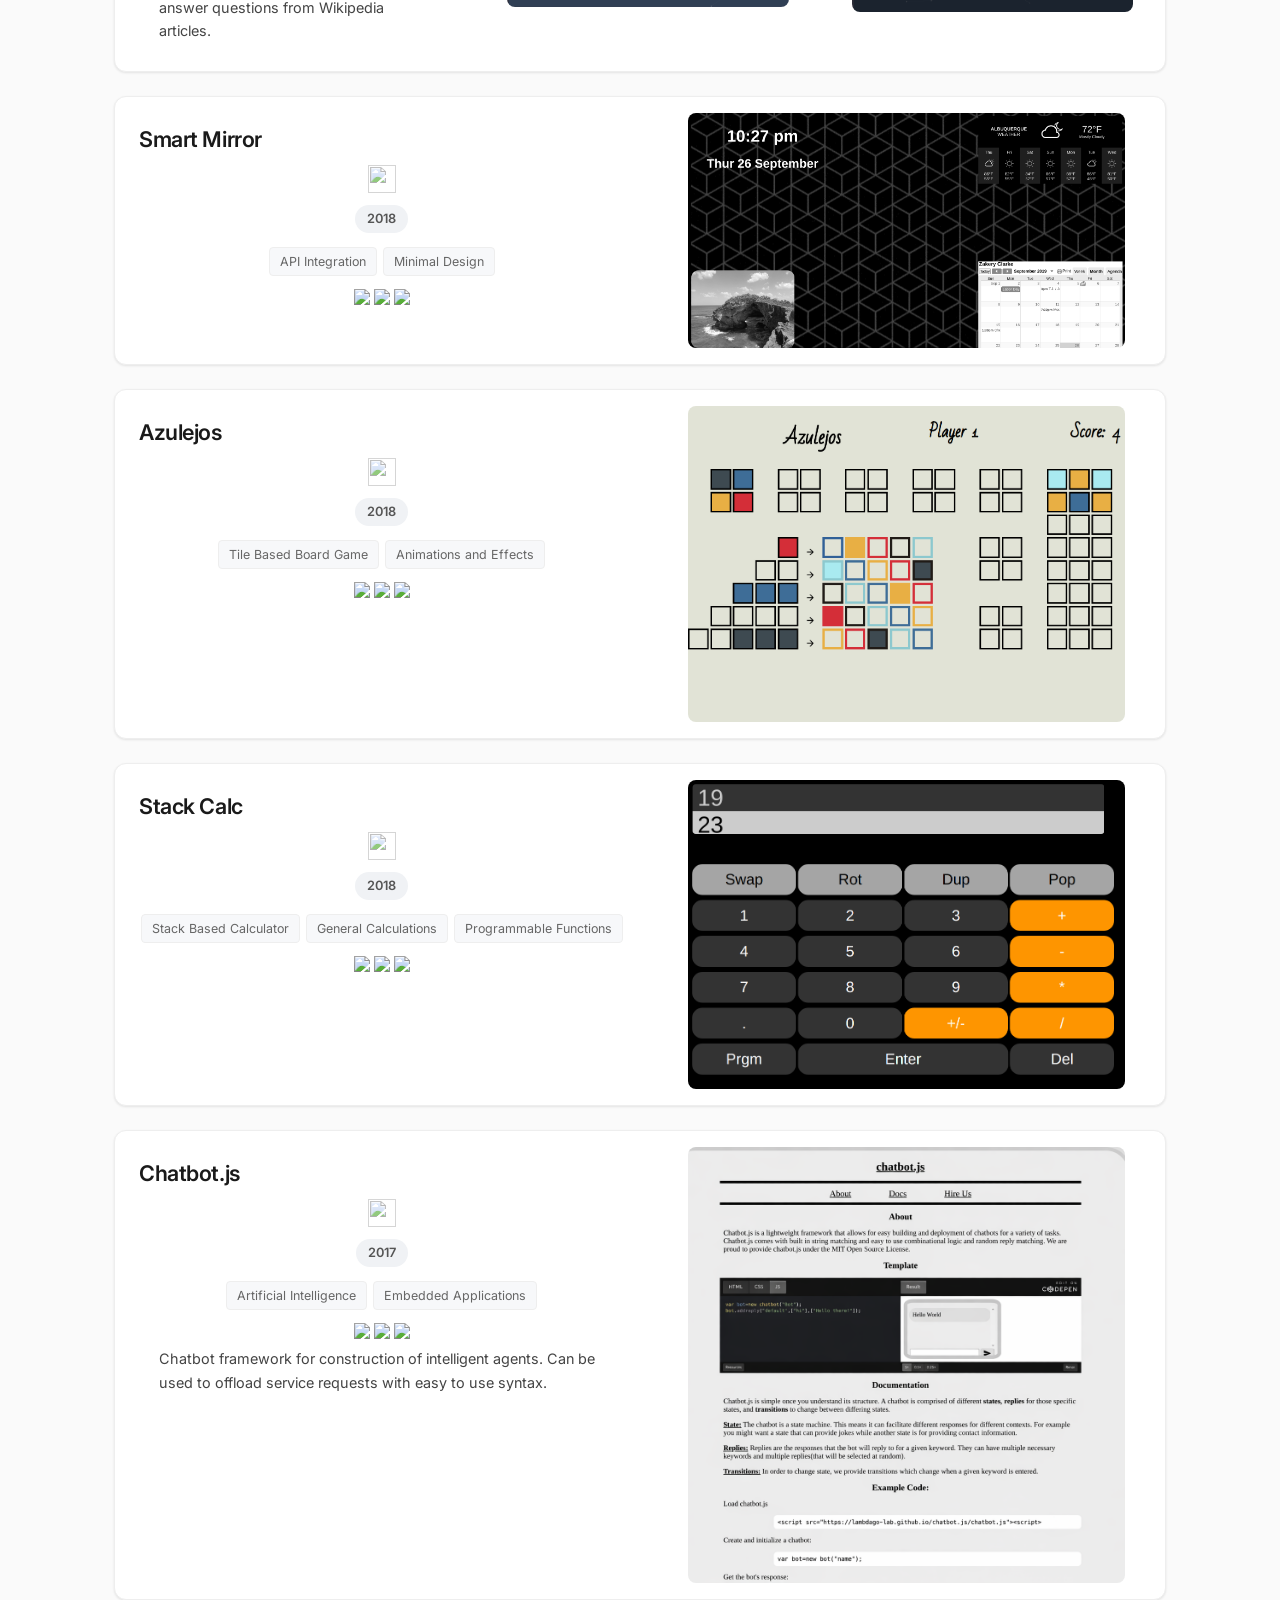
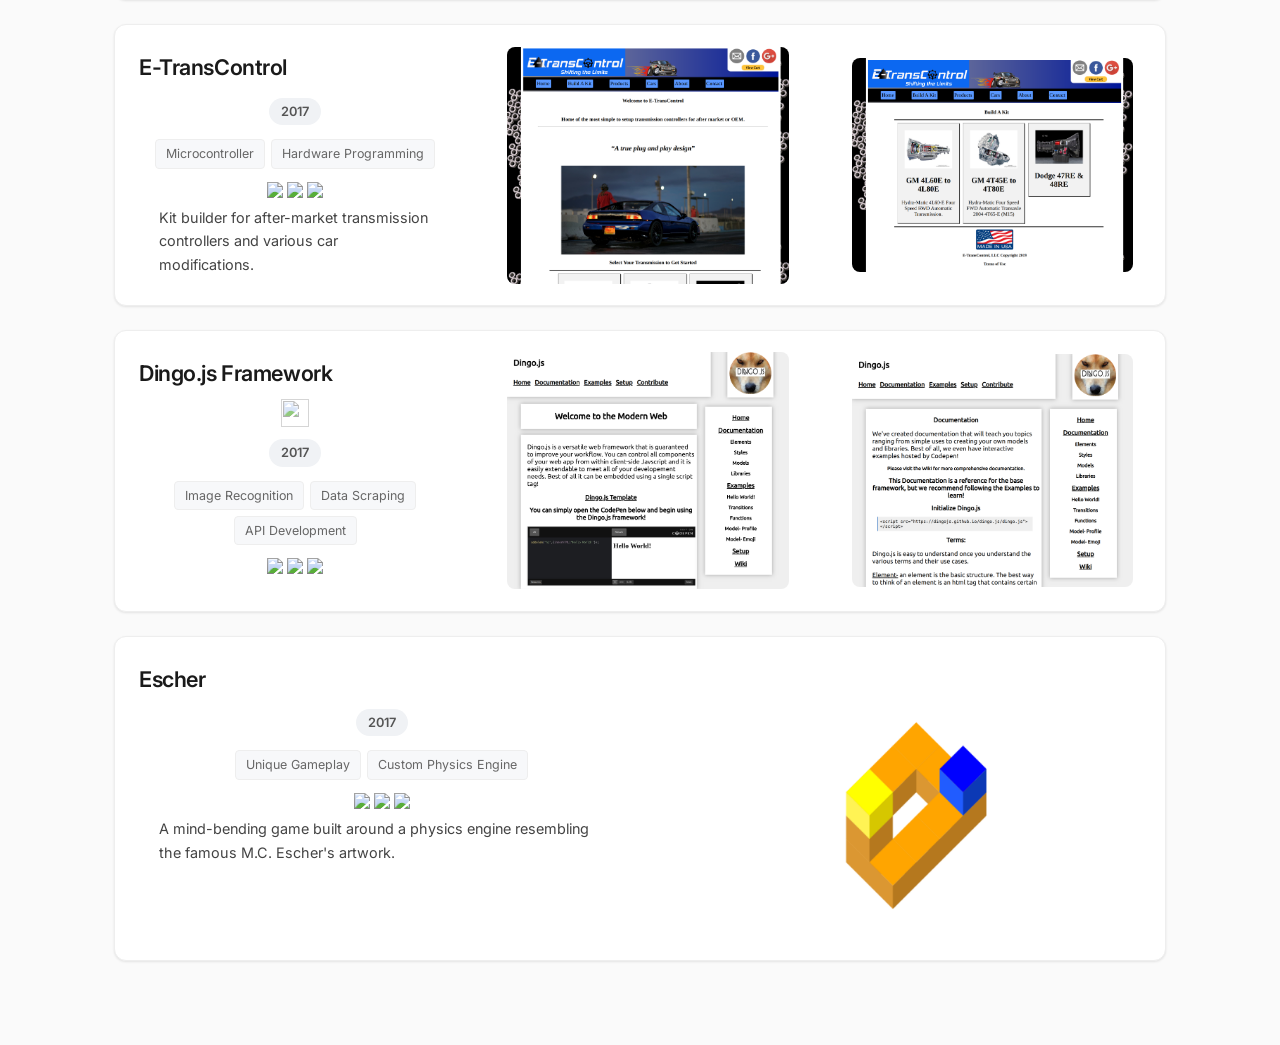
==== commit 27dd002d: "add: 2 projects" ====
--- a/Portfolio.html
+++ b/Portfolio.html
@@ -41,6 +41,7 @@
       <img id="imgZoomImg" src="./assets/portfolio/codely.png">
     </div>
 
+    <!-------------- 2025 -------------->
     <!-- Teapot LLM -->
     <div class="portfolio">
       <div class="infoBox">
@@ -48,7 +49,7 @@
         <div class="info">
           <div>
             <a class="icon" href="https://teapotai.com/" target="_blank"><img src="./assets/portfolio/www.png"></a>
-            <a class="icon" href="https://huggingface.co/teapotai/teapotllm" target="_blank"><img src="./assets/portfolio/github.svg"></a>
+            <a class="icon" href="https://huggingface.co/teapotai/teapotllm" target="_blank"><img src="https://cdn.jsdelivr.net/gh/devicons/devicon@latest/icons/github/github-original.svg" width="30"/></a>
           </div>
           <p><b class="portfolioYear">2025</b></p>
           <ul>
@@ -56,8 +57,8 @@
             <li>Retrieval Augmented Generation</li>
           </ul>
           <div>
-            <img class="iconTech" src="./assets/portfolio/python.svg">
-            <img class="iconTech" src="./assets/portfolio/js.svg">
+            <img src="https://cdn.jsdelivr.net/gh/devicons/devicon@latest/icons/python/python-original.svg"  width="30"/>
+            <img src="https://cdn.jsdelivr.net/gh/devicons/devicon@latest/icons/javascript/javascript-original.svg"  width="30"/>
           </div>
         </div>
         <div class="description">
@@ -65,13 +66,75 @@
         </div>
       </div>
       <div class="image noMobileFlag">
-        <span onclick="showImg('./assets/teapot_graph.png')"><img src="./assets/portfolio/teapot_graph.png"></span>
+        <span onclick="showImg('./assets/portfolio/teapot_graph.png')"><img src="./assets/portfolio/teapot_graph.png"></span>
       </div>
       <div class="additionalImage">
-        <span onclick="showImg('./assets/teapot_downloads.png')"><img src="./assets/portfolio/teapot_downloads.png"></span>
-      </div>
-    </div>
-
+        <span onclick="showImg('./assets/portfolio/teapot_downloads.png')"><img src="./assets/portfolio/teapot_downloads.png"></span>
+      </div>
+    </div>
+
+    <!-- LLM-RAG-MCP-Ochestrator -->
+    <div class="portfolio">
+      <div class="infoBox">
+        <h1>LLM Multi-Agent Chat</h1>
+        <div class="info">
+          <div>
+            <a class="icon" href="https://github.com/Bambuuai/llm-rag-mcp-orchestrator" target="_blank"><img src="https://cdn.jsdelivr.net/gh/devicons/devicon@latest/icons/github/github-original.svg" width="30"/></a>
+          </div>
+          <p><b class="portfolioYear">2025</b></p>
+          <ul>
+            <li>Multi-Agent Systems</li>
+            <li>Large Language Models</li>
+            <li>Retrieval Augmented Generation</li>
+            <li>Model Context Protocol</li>
+            <li>LLM Orchestration</li>
+            <li>Tool Calling</li>
+            <li>Real-Time Streaming</li>
+          </ul>
+          <div>
+            <img src="https://cdn.jsdelivr.net/gh/devicons/devicon@latest/icons/python/python-original.svg"  width="30"/>            
+            <img src="https://cdn.jsdelivr.net/gh/devicons/devicon@latest/icons/javascript/javascript-original.svg"  width="30"/>
+            <img src="https://cdn.jsdelivr.net/gh/devicons/devicon@latest/icons/typescript/typescript-original.svg" width="30"/>
+          </div>
+        </div>
+        <div class="description">
+          <p>Teapotllm is an open-source fine tuned ~800M parameter language model optimized for hallucination resistant QnA on CPU and mobile devices.</p>
+        </div>
+      </div>
+      <div class="image noMobileFlag">
+        <span onclick="showImg('./assets/portfolio/llm-orch-chat-ui.png')"><img src="./assets/portfolio/llm-orch-chat-ui.png"></span>
+      </div>
+      <div class="image noMobileFlag">
+        <span onclick="showImg('./assets/portfolio/llm-orch-orchestration.png')"><img src="./assets/portfolio/llm-orch-orchestration.png"></span>
+      </div>
+    </div>
+
+    <!-------------- 2024 -------------->
+    <!-- NYC AI Traffic Camera Analysis -->
+    <div class="portfolio">
+      <div class="infoBox">
+        <h1>NYC AI Traffic Camera Analysis</h1>
+        <div class="info">
+          <div>
+            <a class="icon" href="https://github.com/Lambdago-lab/nyc_ai_traffic_camera_analysis" target="_blank"><img src="https://cdn.jsdelivr.net/gh/devicons/devicon@latest/icons/github/github-original.svg" width="30"/></a>
+          </div>
+          <p><b class="portfolioYear">2024</b></p>
+          <ul>
+            <li>Object Recognition</li>
+            <li>GPU</li>
+          </ul>
+          <div><img src="https://cdn.jsdelivr.net/gh/devicons/devicon@latest/icons/python/python-original.svg"  width="30"/></div>
+        </div>
+        <div class="description">
+          <p>Leveraging object recognition models to analyze traffic patterns from NYC's free traffic camera API.</p>
+        </div>
+      </div>
+      <div class="image noMobileFlag">
+        <span onclick="showImg('https://raw.githubusercontent.com/Lambdago-lab/nyc_ai_traffic_camera_analysis/refs/heads/main/bridge.png')"><img src="./assets/portfolio/bridge.png"></span>
+      </div>
+    </div>
+
+    <!-------------- 2023 -------------->
     <!-- Behavioral Vital Sign Patent -->
     <div class="portfolio">
       <div class="infoBox">
@@ -83,7 +146,7 @@
             <li>Healthcare</li>
             <li>Patent</li>
           </ul>
-          <div><img class="iconTech" src="./assets/portfolio/python.svg"></div>
+          <div><img src="https://cdn.jsdelivr.net/gh/devicons/devicon@latest/icons/python/python-original.svg"  width="30"/></div>
         </div>
         <div class="description">
           <p>Built a system to identify important passively sensed features for remote patient monitoring, including insights &amp; interventions. Filed patent with core intellectual property.</p>
@@ -94,37 +157,93 @@
       </div>
     </div>
 
-    <!-- NYC AI Traffic Camera Analysis -->
-    <div class="portfolio">
-      <div class="infoBox">
-        <h1>NYC AI Traffic Camera Analysis</h1>
-        <div class="info">
-          <div>
-            <a class="icon" href="https://github.com/Lambdago-lab/nyc_ai_traffic_camera_analysis" target="_blank"><img src="./assets/portfolio/github.svg"></a>
-          </div>
-          <p><b class="portfolioYear">2024</b></p>
-          <ul>
-            <li>Object Recognition</li>
-            <li>GPU</li>
-          </ul>
-          <div><img class="iconTech" src="./assets/portfolio/python.svg"></div>
-        </div>
-        <div class="description">
-          <p>Leveraging object recognition models to analyze traffic patterns from NYC's free traffic camera API.</p>
-        </div>
-      </div>
-      <div class="image noMobileFlag">
-        <span onclick="showImg('https://raw.githubusercontent.com/Lambdago-lab/nyc_ai_traffic_camera_analysis/refs/heads/main/bridge.png')"><img src="./assets/portfolio/bridge.png"></span>
-      </div>
-    </div>
-
+    <!-------------- 2022 -------------->
+    <!-- Sports Analysis Tracker -->
+    <div class="portfolio">
+      <div class="infoBox">
+        <h1>Sports Analysis Tracker</h1>
+        <div class="info">
+          <div>
+            <a class="icon" href="https://github.com/Lambdago-lab/sports_analysis" target="_blank"><img src="https://cdn.jsdelivr.net/gh/devicons/devicon@latest/icons/github/github-original.svg" width="30"/></a>
+          </div>
+          <p><b class="portfolioYear">2022</b></p>
+          <ul>
+            <li>Image Recognition</li>
+            <li>Physics Simulation</li>
+          </ul>
+          <div><img src="https://cdn.jsdelivr.net/gh/devicons/devicon@latest/icons/python/python-original.svg"  width="30"/></div>
+        </div>
+        <div class="description">
+          <p>Python library that makes it easy to annotate and track physics objects in videos. Simply supply a configuration file and video, and the model will output annotated footage that can track objects and their velocities.</p>
+        </div>
+      </div>
+      <div class="image noMobileFlag">
+        <span onclick="showImg('./assets/portfolio/sports_analysis.gif')"><img src="./assets/portfolio/sports_analysis.gif"></span>
+      </div>
+    </div>
+
+    <!-- NLP Chess -->
+    <div class="portfolio">
+      <div class="infoBox">
+        <h1>NLP Chess</h1>
+        <div class="info">
+          <div>
+            <a class="icon" href="https://github.com/Lambdago-lab/nlpchess" target="_blank"><img src="https://cdn.jsdelivr.net/gh/devicons/devicon@latest/icons/github/github-original.svg" width="30"/></a>
+          </div>
+          <p><b class="portfolioYear">2022</b></p>
+          <ul>
+            <li>Natural Language Processing</li>
+            <li>Transfer Learning</li>
+          </ul>
+          <div><img src="https://cdn.jsdelivr.net/gh/devicons/devicon@latest/icons/python/python-original.svg"  width="30"/></div>
+        </div>
+        <div class="description">
+          <p>Language Models have been used for a variety of tasks — text generation, translation, etc. Let's take advantage of that to build a Chess Engine using GPT-3.</p>
+        </div>
+      </div>
+      <div class="image noMobileFlag">
+        <span onclick="showImg('./assets/portfolio/nlpchess.png')"><img src="./assets/portfolio/nlpchess.png"></span>
+      </div>
+    </div>
+
+    <!-------------- 2021 -------------->
+    <!-- Computational Paper -->
+    <div class="portfolio">
+      <div class="infoBox">
+        <h1>Computational Paper</h1>
+        <div class="info">
+          <div>
+            <a class="icon" href="https://github.com/Lambdago-lab/computationalPaper" target="_blank"><img src="https://cdn.jsdelivr.net/gh/devicons/devicon@latest/icons/github/github-original.svg" width="30"/></a>
+          </div>
+          <p><b class="portfolioYear">2021</b></p>
+          <ul>
+            <li>Image Recognition</li>
+            <li>Machine Learning</li>
+            <li>Numerical Computation</li>
+          </ul>
+          <div>
+            <img src="https://cdn.jsdelivr.net/gh/devicons/devicon@latest/icons/javascript/javascript-original.svg"  width="30"/>
+            <img src="https://cdn.jsdelivr.net/gh/devicons/devicon@latest/icons/html5/html5-original.svg" width="30"/>    
+            <img src="https://cdn.jsdelivr.net/gh/devicons/devicon@latest/icons/css3/css3-original.svg" width="30"/>
+          </div>
+        </div>
+        <div class="description">
+          <p>Drawing app that utilizes machine learning and handwriting recognition to evaluate mathematical expressions. Also supports graphing and numerical computation.</p>
+        </div>
+      </div>
+      <div class="image noMobileFlag">
+        <span onclick="showImg('./assets/portfolio/computationalPaper.gif')"><img src="./assets/portfolio/computationalPaper.gif"></span>
+      </div>
+    </div>
+
+    <!-------------- 2020 -------------->
     <!-- Apartment Rent Predictor -->
     <div class="portfolio">
       <div class="infoBox">
         <h1>Apartment Rent Predictor</h1>
         <div class="info">
           <div>
-            <a class="icon" href="https://github.com/Lambdago-lab/Apartment_Rent_Analysis" target="_blank"><img src="./assets/portfolio/github.svg"></a>
+            <a class="icon" href="https://github.com/Lambdago-lab/Apartment_Rent_Analysis" target="_blank"><img src="https://cdn.jsdelivr.net/gh/devicons/devicon@latest/icons/github/github-original.svg" width="30"/></a>
           </div>
           <p><b class="portfolioYear">2020</b></p>
           <ul>
@@ -133,9 +252,9 @@
             <li>Machine Learning</li>
           </ul>
           <div>
-            <img class="iconTech" src="./assets/portfolio/python.svg">
-            <img class="iconTech" src="./assets/portfolio/node.svg">
-            <img class="iconTech" src="./assets/portfolio/html5.svg">
+            <img src="https://cdn.jsdelivr.net/gh/devicons/devicon@latest/icons/python/python-original.svg"  width="30"/>
+            <img src="https://cdn.jsdelivr.net/gh/devicons/devicon@latest/icons/nodejs/nodejs-original.svg" width="30"/>
+            <img src="https://cdn.jsdelivr.net/gh/devicons/devicon@latest/icons/html5/html5-original.svg" width="30"/>    
           </div>
         </div>
         <div class="description">
@@ -153,7 +272,7 @@
         <h1>Weave Language</h1>
         <div class="info">
           <div>
-            <a class="icon" href="https://github.com/Lambdago-lab/weavelang" target="_blank"><img src="./assets/portfolio/github.svg"></a>
+            <a class="icon" href="https://github.com/Lambdago-lab/weavelang" target="_blank"><img src="https://cdn.jsdelivr.net/gh/devicons/devicon@latest/icons/github/github-original.svg" width="30"/></a>
           </div>
           <p><b class="portfolioYear">2020</b></p>
           <ul>
@@ -161,7 +280,7 @@
             <li>Compilers</li>
             <li>Imperative Style</li>
           </ul>
-          <div><img class="iconTech" src="./assets/portfolio/haskell.svg"></div>
+          <div><img src="https://cdn.jsdelivr.net/gh/devicons/devicon@latest/icons/haskell/haskell-original.svg" width="30"/>   </div>
         </div>
         <div class="description">
           <p>Programming Language created in less than a month for the REPL.it coding Jam. Features type inference, functional evaluation and C-like syntax.</p>
@@ -172,30 +291,98 @@
       </div>
     </div>
 
-    <!-- Sports Analysis Tracker -->
-    <div class="portfolio">
-      <div class="infoBox">
-        <h1>Sports Analysis Tracker</h1>
-        <div class="info">
-          <div>
-            <a class="icon" href="https://github.com/Lambdago-lab/sports_analysis" target="_blank"><img src="./assets/portfolio/github.svg"></a>
-          </div>
-          <p><b class="portfolioYear">2022</b></p>
-          <ul>
-            <li>Image Recognition</li>
-            <li>Physics Simulation</li>
-          </ul>
-          <div><img class="iconTech" src="./assets/portfolio/python.svg"></div>
-        </div>
-        <div class="description">
-          <p>Python library that makes it easy to annotate and track physics objects in videos. Simply supply a configuration file and video, and the model will output annotated footage that can track objects and their velocities.</p>
-        </div>
-      </div>
-      <div class="image noMobileFlag">
-        <span onclick="showImg('./assets/portfolio/sports_analysis.gif')"><img src="./assets/portfolio/sports_analysis.gif"></span>
-      </div>
-    </div>
-
+    <!-- Parrot 2000 -->
+    <div class="portfolio">
+      <div class="infoBox">
+        <h1>Parrot 2000</h1>
+        <div class="info">
+          <div>
+            <a class="icon" href="https://github.com/Bambuuai/parrot_2000" target="_blank"><img src="https://cdn.jsdelivr.net/gh/devicons/devicon@latest/icons/github/github-original.svg" width="30"/></a>
+          </div>
+          <p><b class="portfolioYear">2020</b></p>
+          <ul>
+            <li>object-detection</li>
+            <li>computer-vision</li>
+            <li>detectron2</li>
+            <li>pytorch</li>
+            <li>deep-learning</li>
+            <li>transfer-learning</li>
+            <li>open-images-dataset</li>
+            <li>weights-and-biases</li>
+          </ul>
+          <div><img src="https://cdn.jsdelivr.net/gh/devicons/devicon@latest/icons/jupyter/jupyter-original-wordmark.svg" width="30"/></div>
+        </div>
+        <div class="description">
+          <p>A custom object detection project built on Facebook's Detectron2 framework, trained to detect parrots in images and video. Serves as a reusable template for fine-tuning Detectron2 models on new image classes using Google's Open Images Dataset, with Weights & Biases integration for experiment tracking.</p>
+        </div>
+      </div>
+      <div class="image noMobileFlag">
+        <span onclick="showImg('./assets/portfolio/parrot.gif')"><img src="./assets/portfolio/parrot.gif"></span>
+      </div>
+    </div>
+
+    <!-- Solomon.ai -->
+    <div class="portfolio">
+      <div class="infoBox">
+        <h1>Solomon.ai</h1>
+        <div class="info">
+          <div>
+            <a class="icon" href="https://github.com/Lambdago-lab/solomon" target="_blank"><img src="https://cdn.jsdelivr.net/gh/devicons/devicon@latest/icons/github/github-original.svg" width="30"/></a>
+          </div>
+          <p><b class="portfolioYear">2020</b></p>
+          <ul>
+            <li>Machine Learning</li>
+            <li>Data Analytics</li>
+            <li>Neural Networks</li>
+          </ul>
+          <div>
+            <img src="https://cdn.jsdelivr.net/gh/devicons/devicon@latest/icons/javascript/javascript-original.svg"  width="30"/>
+            <img src="https://cdn.jsdelivr.net/gh/devicons/devicon@latest/icons/html5/html5-original.svg" width="30"/>    
+            <img src="https://cdn.jsdelivr.net/gh/devicons/devicon@latest/icons/css3/css3-original.svg" width="30"/>
+          </div>
+        </div>
+        <div class="description">
+          <p>Created tool to automatically clean and visualize data, and build machine learning models.</p>
+        </div>
+      </div>
+      <div class="image noMobileFlag">
+        <span onclick="showImg('./assets/portfolio/solomon.png')"><img src="./assets/portfolio/solomon.png"></span>
+      </div>
+      <div class="additionalImage">
+        <span onclick="showImg('./assets/portfolio/solomon.gif')"><img src="./assets/portfolio/solomon.gif"></span>
+      </div>
+    </div>
+
+    <!-- Quantum Circuit Simulator -->
+    <div class="portfolio">
+      <div class="infoBox">
+        <h1>Quantum Circuit Simulator</h1>
+        <div class="info">
+          <div>
+            <a class="icon" href="https://github.com/Lambdago-lab/quantum-circuit-simulator" target="_blank"><img src="https://cdn.jsdelivr.net/gh/devicons/devicon@latest/icons/github/github-original.svg" width="30"/></a>
+          </div>
+          <p><b class="portfolioYear">2020</b></p>
+          <ul>
+            <li>Quantum Computing</li>
+            <li>Data Analytics</li>
+            <li>Statistics</li>
+          </ul>
+          <div>
+            <img src="https://cdn.jsdelivr.net/gh/devicons/devicon@latest/icons/javascript/javascript-original.svg"  width="30"/>
+            <img src="https://cdn.jsdelivr.net/gh/devicons/devicon@latest/icons/html5/html5-original.svg" width="30"/>    
+            <img src="https://cdn.jsdelivr.net/gh/devicons/devicon@latest/icons/css3/css3-original.svg" width="30"/>
+          </div>
+        </div>
+        <div class="description">
+          <p>NodeJS library that can simulate quantum algorithms on traditional hardware. Functional DSL includes all common quantum gates and is highly extensible.</p>
+        </div>
+      </div>
+      <div class="image noMobileFlag">
+        <span onclick="showImg('./assets/portfolio/quantum.png')"><img src="./assets/portfolio/quantum.png"></span>
+      </div>
+    </div>
+
+    <!-------------- 2019 -------------->
     <!-- E-Center -->
     <div class="portfolio">
       <div class="infoBox">
@@ -212,9 +399,9 @@
             <li>API Development</li>
           </ul>
           <div>
-            <img class="iconTech" src="./assets/portfolio/node.svg">
-            <img class="iconTech" src="./assets/portfolio/html5.svg">
-            <img class="iconTech" src="./assets/portfolio/css3.svg">
+            <img src="https://cdn.jsdelivr.net/gh/devicons/devicon@latest/icons/nodejs/nodejs-original.svg" width="30"/>
+            <img src="https://cdn.jsdelivr.net/gh/devicons/devicon@latest/icons/html5/html5-original.svg" width="30"/>    
+            <img src="https://cdn.jsdelivr.net/gh/devicons/devicon@latest/icons/css3/css3-original.svg" width="30"/>
           </div>
         </div>
         <div class="description">
@@ -229,6 +416,98 @@
       </div>
     </div>
 
+    <!-- Codely -->
+    <div class="portfolio">
+      <div class="infoBox">
+        <h1>Codely</h1>
+        <div class="info">
+          <div>
+            <a class="icon" href="http://codely-dev.herokuapp.com/" target="_blank"><img src="./assets/portfolio/www.png"></a>
+            <a class="icon" href="https://github.com/Lambdago-lab/codely" target="_blank"><img src="https://cdn.jsdelivr.net/gh/devicons/devicon@latest/icons/github/github-original.svg" width="30"/></a>
+          </div>
+          <p><b class="portfolioYear">2019</b></p>
+          <ul>
+            <li>Web IDE</li>
+          </ul>
+          <div>
+            <img src="https://cdn.jsdelivr.net/gh/devicons/devicon@latest/icons/javascript/javascript-original.svg"  width="30"/>
+            <img src="https://cdn.jsdelivr.net/gh/devicons/devicon@latest/icons/html5/html5-original.svg" width="30"/>    
+            <img src="https://cdn.jsdelivr.net/gh/devicons/devicon@latest/icons/css3/css3-original.svg" width="30"/>
+            <img src="https://cdn.jsdelivr.net/gh/devicons/devicon@latest/icons/nodejs/nodejs-original.svg" width="30"/>
+          </div>
+        </div>
+        <div class="description">
+          <p>Codely is an integrated web IDE that allows for the live coding of JS apps. Code can be shared by simply copy/pasting the URL on any codely page.</p>
+        </div>
+      </div>
+      <div class="image">
+        <span onclick="showImg('./assets/portfolio/codely.png')"><img src="./assets/portfolio/codely.png"></span>
+      </div>
+      <div class="mobileImage">
+        <span onclick="showImg('./assets/portfolio/codelymobile.png')"><img src="./assets/portfolio/codelymobile.png"></span>
+      </div>
+    </div>
+
+    <!-- Feisty -->
+    <div class="portfolio">
+      <div class="infoBox">
+        <h1>Feisty</h1>
+        <div class="info">
+          <div>
+            <a class="icon" href="https://github.com/Lambdago-lab/feisty" target="_blank"><img src="https://cdn.jsdelivr.net/gh/devicons/devicon@latest/icons/github/github-original.svg" width="30"/></a>
+          </div>
+          <p><b class="portfolioYear">2019</b></p>
+          <ul>
+            <li>Charting</li>
+            <li>Statistical Methods</li>
+          </ul>
+          <div>
+            <img src="https://cdn.jsdelivr.net/gh/devicons/devicon@latest/icons/javascript/javascript-original.svg"  width="30"/>
+            <img src="https://cdn.jsdelivr.net/gh/devicons/devicon@latest/icons/html5/html5-original.svg" width="30"/>    
+            <img src="https://cdn.jsdelivr.net/gh/devicons/devicon@latest/icons/css3/css3-original.svg" width="30"/>
+          </div>
+        </div>
+        <div class="description">
+          <p>Smart chart rendering for large sets of data. Preserves maxes, mins and other general trends on zoom.</p>
+        </div>
+      </div>
+      <div class="image">
+        <span onclick="showImg('./assets/portfolio/feisty.png')"><img src="./assets/portfolio/feisty.png"></span>
+      </div>
+      <div class="mobileImage">
+        <span onclick="showImg('./assets/portfolio/feistymobile.png')"><img src="./assets/portfolio/feistymobile.png"></span>
+      </div>
+    </div>
+
+    <!-- Genetic.js -->
+    <div class="portfolio">
+      <div class="infoBox">
+        <h1>Genetic.js</h1>
+        <div class="info">
+          <div>
+            <a class="icon" href="https://github.com/Lambdago-lab/geneticjs" target="_blank"><img src="https://cdn.jsdelivr.net/gh/devicons/devicon@latest/icons/github/github-original.svg" width="30"/></a>
+          </div>
+          <p><b class="portfolioYear">2019</b></p>
+          <ul>
+            <li>Genetic Algorithms</li>
+            <li>Machine Learning</li>
+          </ul>
+          <div>
+            <img src="https://cdn.jsdelivr.net/gh/devicons/devicon@latest/icons/html5/html5-original.svg" width="30"/>    
+            <img src="https://cdn.jsdelivr.net/gh/devicons/devicon@latest/icons/css3/css3-original.svg" width="30"/>
+            <img src="https://cdn.jsdelivr.net/gh/devicons/devicon@latest/icons/javascript/javascript-original.svg"  width="30"/>
+          </div>
+        </div>
+        <div class="description">
+          <p>Genetic algorithm library for native JS. Easily abstract complex genetic algorithms into simple wrappers for machine learning and AI projects.</p>
+        </div>
+      </div>
+      <div class="image noMobileFlag">
+        <span onclick="showImg('./assets/portfolio/geneticjs.png')"><img src="./assets/portfolio/geneticjs.png"></span>
+      </div>
+    </div>
+
+    <!-------------- 2018 -------------->
     <!-- Sara.ai -->
     <div class="portfolio">
       <div class="infoBox">
@@ -240,8 +519,8 @@
             <li>Artificial Intelligence</li>
           </ul>
           <div>
-            <img class="iconTech" src="./assets/portfolio/node.svg">
-            <img class="iconTech" src="./assets/portfolio/html5.svg">
+            <img src="https://cdn.jsdelivr.net/gh/devicons/devicon@latest/icons/nodejs/nodejs-original.svg" width="30"/>
+            <img src="https://cdn.jsdelivr.net/gh/devicons/devicon@latest/icons/html5/html5-original.svg" width="30"/>    
           </div>
         </div>
         <div class="description">
@@ -259,98 +538,93 @@
       </div>
     </div>
 
-    <!-- Solomon.ai -->
-    <div class="portfolio">
-      <div class="infoBox">
-        <h1>Solomon.ai</h1>
-        <div class="info">
-          <div>
-            <a class="icon" href="https://github.com/Lambdago-lab/solomon" target="_blank"><img src="./assets/portfolio/github.svg"></a>
-          </div>
-          <p><b class="portfolioYear">2020</b></p>
-          <ul>
-            <li>Machine Learning</li>
-            <li>Data Analytics</li>
-            <li>Neural Networks</li>
-          </ul>
-          <div>
-            <img class="iconTech" src="./assets/portfolio/js.svg">
-            <img class="iconTech" src="./assets/portfolio/html5.svg">
-            <img class="iconTech" src="./assets/portfolio/css3.svg">
-          </div>
-        </div>
-        <div class="description">
-          <p>Created tool to automatically clean and visualize data, and build machine learning models.</p>
-        </div>
-      </div>
-      <div class="image noMobileFlag">
-        <span onclick="showImg('./assets/portfolio/solomon.png')"><img src="./assets/portfolio/solomon.png"></span>
-      </div>
-      <div class="additionalImage">
-        <span onclick="showImg('./assets/portfolio/solomon.gif')"><img src="./assets/portfolio/solomon.gif"></span>
-      </div>
-    </div>
-
-    <!-- NLP Chess -->
-    <div class="portfolio">
-      <div class="infoBox">
-        <h1>NLP Chess</h1>
-        <div class="info">
-          <div>
-            <a class="icon" href="https://github.com/Lambdago-lab/nlpchess" target="_blank"><img src="./assets/portfolio/github.svg"></a>
-          </div>
-          <p><b class="portfolioYear">2022</b></p>
-          <ul>
-            <li>Natural Language Processing</li>
-            <li>Transfer Learning</li>
-          </ul>
-          <div><img class="iconTech" src="./assets/portfolio/python.svg"></div>
-        </div>
-        <div class="description">
-          <p>Language Models have been used for a variety of tasks — text generation, translation, etc. Let's take advantage of that to build a Chess Engine using GPT-3.</p>
-        </div>
-      </div>
-      <div class="image noMobileFlag">
-        <span onclick="showImg('./assets/portfolio/nlpchess.png')"><img src="./assets/portfolio/nlpchess.png"></span>
-      </div>
-    </div>
-
-    <!-- Quantum Circuit Simulator -->
-    <div class="portfolio">
-      <div class="infoBox">
-        <h1>Quantum Circuit Simulator</h1>
-        <div class="info">
-          <div>
-            <a class="icon" href="https://github.com/Lambdago-lab/quantum-circuit-simulator" target="_blank"><img src="./assets/portfolio/github.svg"></a>
-          </div>
-          <p><b class="portfolioYear">2020</b></p>
-          <ul>
-            <li>Quantum Computing</li>
-            <li>Data Analytics</li>
-            <li>Statistics</li>
-          </ul>
-          <div>
-            <img class="iconTech" src="./assets/portfolio/js.svg">
-            <img class="iconTech" src="./assets/portfolio/html5.svg">
-            <img class="iconTech" src="./assets/portfolio/css3.svg">
-          </div>
-        </div>
-        <div class="description">
-          <p>NodeJS library that can simulate quantum algorithms on traditional hardware. Functional DSL includes all common quantum gates and is highly extensible.</p>
-        </div>
-      </div>
-      <div class="image noMobileFlag">
-        <span onclick="showImg('./assets/portfolio/quantum.png')"><img src="./assets/portfolio/quantum.png"></span>
-      </div>
-    </div>
-
+    <!-- Smart Mirror -->
+    <div class="portfolio">
+      <div class="infoBox">
+        <h1>Smart Mirror</h1>
+        <div class="info">
+          <div>
+            <a class="icon" href="https://github.com/Lambdago-lab/smart-mirror" target="_blank"><img src="https://cdn.jsdelivr.net/gh/devicons/devicon@latest/icons/github/github-original.svg" width="30"/></a>
+          </div>
+          <p><b class="portfolioYear">2018</b></p>
+          <ul>
+            <li>API Integration</li>
+            <li>Minimal Design</li>
+          </ul>
+          <div>
+            <img src="https://cdn.jsdelivr.net/gh/devicons/devicon@latest/icons/javascript/javascript-original.svg"  width="30"/>
+            <img src="https://cdn.jsdelivr.net/gh/devicons/devicon@latest/icons/html5/html5-original.svg" width="30"/>    
+            <img src="https://cdn.jsdelivr.net/gh/devicons/devicon@latest/icons/css3/css3-original.svg" width="30"/>
+          </div>
+        </div>
+      </div>
+      <div class="image">
+        <span onclick="showImg('./assets/portfolio/smart-mirror.png')"><img src="./assets/portfolio/smart-mirror.png"></span>
+      </div>
+      <div class="mobileImage">
+        <span onclick="showImg('./assets/portfolio/mirrormobile.png')"><img src="./assets/portfolio/mirrormobile.png"></span>
+      </div>
+    </div>
+
+    <!-- Azulejos -->
+    <div class="portfolio">
+      <div class="infoBox">
+        <h1>Azulejos</h1>
+        <div class="info">
+          <div>
+            <a class="icon" href="https://github.com/Lambdago-lab/azulejos" target="_blank"><img src="https://cdn.jsdelivr.net/gh/devicons/devicon@latest/icons/github/github-original.svg" width="30"/></a>
+          </div>
+          <p><b class="portfolioYear">2018</b></p>
+          <ul>
+            <li>Tile Based Board Game</li>
+            <li>Animations and Effects</li>
+          </ul>
+          <div>
+            <img src="https://cdn.jsdelivr.net/gh/devicons/devicon@latest/icons/html5/html5-original.svg" width="30"/>    
+            <img src="https://cdn.jsdelivr.net/gh/devicons/devicon@latest/icons/css3/css3-original.svg" width="30"/>
+            <img src="https://cdn.jsdelivr.net/gh/devicons/devicon@latest/icons/javascript/javascript-original.svg"  width="30"/>
+          </div>
+        </div>
+      </div>
+      <div class="image noMobileFlag">
+        <span onclick="showImg('./assets/portfolio/azulejos.png')"><img src="./assets/portfolio/azulejos.png"></span>
+      </div>
+    </div>
+
+    <!-- Stack Calc -->
+    <div class="portfolio">
+      <div class="infoBox">
+        <h1>Stack Calc</h1>
+        <div class="info">
+          <div>
+            <a class="icon" href="https://github.com/Lambdago-lab/stackcalc" target="_blank"><img src="https://cdn.jsdelivr.net/gh/devicons/devicon@latest/icons/github/github-original.svg" width="30"/></a>
+          </div>
+          <p><b class="portfolioYear">2018</b></p>
+          <ul>
+            <li>Stack Based Calculator</li>
+            <li>General Calculations</li>
+            <li>Programmable Functions</li>
+          </ul>
+          <div>
+            <img src="https://cdn.jsdelivr.net/gh/devicons/devicon@latest/icons/html5/html5-original.svg" width="30"/>    
+            <img src="https://cdn.jsdelivr.net/gh/devicons/devicon@latest/icons/css3/css3-original.svg" width="30"/>
+            <img src="https://cdn.jsdelivr.net/gh/devicons/devicon@latest/icons/javascript/javascript-original.svg"  width="30"/>
+          </div>
+        </div>
+      </div>
+      <div class="image noMobileFlag">
+        <span onclick="showImg('./assets/portfolio/stackcalc.png')"><img src="./assets/portfolio/stackcalc.png"></span>
+      </div>
+    </div>
+
+    <!-------------- 2017 -------------->
     <!-- Chatbot.js -->
     <div class="portfolio">
       <div class="infoBox">
         <h1>Chatbot.js</h1>
         <div class="info">
           <div>
-            <a class="icon" href="https://github.com/Lambdago-lab/chatbot.js" target="_blank"><img src="./assets/portfolio/github.svg"></a>
+            <a class="icon" href="https://github.com/Lambdago-lab/chatbot.js" target="_blank"><img src="https://cdn.jsdelivr.net/gh/devicons/devicon@latest/icons/github/github-original.svg" width="30"/></a>
           </div>
           <p><b class="portfolioYear">2017</b></p>
           <ul>
@@ -358,9 +632,9 @@
             <li>Embedded Applications</li>
           </ul>
           <div>
-            <img class="iconTech" src="./assets/portfolio/js.svg">
-            <img class="iconTech" src="./assets/portfolio/html5.svg">
-            <img class="iconTech" src="./assets/portfolio/css3.svg">
+            <img src="https://cdn.jsdelivr.net/gh/devicons/devicon@latest/icons/javascript/javascript-original.svg"  width="30"/>
+            <img src="https://cdn.jsdelivr.net/gh/devicons/devicon@latest/icons/html5/html5-original.svg" width="30"/>    
+            <img src="https://cdn.jsdelivr.net/gh/devicons/devicon@latest/icons/css3/css3-original.svg" width="30"/>
           </div>
         </div>
         <div class="description">
@@ -369,126 +643,6 @@
       </div>
       <div class="image noMobileFlag">
         <span onclick="showImg('./assets/portfolio/chatbot.png')"><img src="./assets/portfolio/chatbot.png"></span>
-      </div>
-    </div>
-
-    <!-- Computational Paper -->
-    <div class="portfolio">
-      <div class="infoBox">
-        <h1>Computational Paper</h1>
-        <div class="info">
-          <div>
-            <a class="icon" href="https://github.com/Lambdago-lab/computationalPaper" target="_blank"><img src="./assets/portfolio/github.svg"></a>
-          </div>
-          <p><b class="portfolioYear">2021</b></p>
-          <ul>
-            <li>Image Recognition</li>
-            <li>Machine Learning</li>
-            <li>Numerical Computation</li>
-          </ul>
-          <div>
-            <img class="iconTech" src="./assets/portfolio/js.svg">
-            <img class="iconTech" src="./assets/portfolio/html5.svg">
-            <img class="iconTech" src="./assets/portfolio/css3.svg">
-          </div>
-        </div>
-        <div class="description">
-          <p>Drawing app that utilizes machine learning and handwriting recognition to evaluate mathematical expressions. Also supports graphing and numerical computation.</p>
-        </div>
-      </div>
-      <div class="image noMobileFlag">
-        <span onclick="showImg('./assets/portfolio/computationalPaper.gif')"><img src="./assets/portfolio/computationalPaper.gif"></span>
-      </div>
-    </div>
-
-    <!-- Codely -->
-    <div class="portfolio">
-      <div class="infoBox">
-        <h1>Codely</h1>
-        <div class="info">
-          <div>
-            <a class="icon" href="http://codely-dev.herokuapp.com/" target="_blank"><img src="./assets/portfolio/www.png"></a>
-            <a class="icon" href="https://github.com/Lambdago-lab/codely" target="_blank"><img src="./assets/portfolio/github.svg"></a>
-          </div>
-          <p><b class="portfolioYear">2019</b></p>
-          <ul>
-            <li>Web IDE</li>
-          </ul>
-          <div>
-            <img class="iconTech" src="./assets/portfolio/js.svg">
-            <img class="iconTech" src="./assets/portfolio/html5.svg">
-            <img class="iconTech" src="./assets/portfolio/css3.svg">
-            <img class="iconTech" src="./assets/portfolio/node.svg">
-          </div>
-        </div>
-        <div class="description">
-          <p>Codely is an integrated web IDE that allows for the live coding of JS apps. Code can be shared by simply copy/pasting the URL on any codely page.</p>
-        </div>
-      </div>
-      <div class="image">
-        <span onclick="showImg('./assets/portfolio/codely.png')"><img src="./assets/portfolio/codely.png"></span>
-      </div>
-      <div class="mobileImage">
-        <span onclick="showImg('./assets/portfolio/codelymobile.png')"><img src="./assets/portfolio/codelymobile.png"></span>
-      </div>
-    </div>
-
-    <!-- Feisty -->
-    <div class="portfolio">
-      <div class="infoBox">
-        <h1>Feisty</h1>
-        <div class="info">
-          <div>
-            <a class="icon" href="https://github.com/Lambdago-lab/feisty" target="_blank"><img src="./assets/portfolio/github.svg"></a>
-          </div>
-          <p><b class="portfolioYear">2019</b></p>
-          <ul>
-            <li>Charting</li>
-            <li>Statistical Methods</li>
-          </ul>
-          <div>
-            <img class="iconTech" src="./assets/portfolio/js.svg">
-            <img class="iconTech" src="./assets/portfolio/html5.svg">
-            <img class="iconTech" src="./assets/portfolio/css3.svg">
-          </div>
-        </div>
-        <div class="description">
-          <p>Smart chart rendering for large sets of data. Preserves maxes, mins and other general trends on zoom.</p>
-        </div>
-      </div>
-      <div class="image">
-        <span onclick="showImg('./assets/portfolio/feisty.png')"><img src="./assets/portfolio/feisty.png"></span>
-      </div>
-      <div class="mobileImage">
-        <span onclick="showImg('./assets/portfolio/feistymobile.png')"><img src="./assets/portfolio/feistymobile.png"></span>
-      </div>
-    </div>
-
-    <!-- Smart Mirror -->
-    <div class="portfolio">
-      <div class="infoBox">
-        <h1>Smart Mirror</h1>
-        <div class="info">
-          <div>
-            <a class="icon" href="https://github.com/Lambdago-lab/smart-mirror" target="_blank"><img src="./assets/portfolio/github.svg"></a>
-          </div>
-          <p><b class="portfolioYear">2018</b></p>
-          <ul>
-            <li>API Integration</li>
-            <li>Minimal Design</li>
-          </ul>
-          <div>
-            <img class="iconTech" src="./assets/portfolio/js.svg">
-            <img class="iconTech" src="./assets/portfolio/html5.svg">
-            <img class="iconTech" src="./assets/portfolio/css3.svg">
-          </div>
-        </div>
-      </div>
-      <div class="image">
-        <span onclick="showImg('./assets/portfolio/smart-mirror.png')"><img src="./assets/portfolio/smart-mirror.png"></span>
-      </div>
-      <div class="mobileImage">
-        <span onclick="showImg('./assets/portfolio/mirrormobile.png')"><img src="./assets/portfolio/mirrormobile.png"></span>
       </div>
     </div>
 
@@ -503,9 +657,9 @@
             <li>Hardware Programming</li>
           </ul>
           <div>
-            <img class="iconTech" src="./assets/portfolio/wordpress.svg">
-            <img class="iconTech" src="./assets/portfolio/html5.svg">
-            <img class="iconTech" src="./assets/portfolio/css3.svg">
+            <img src="https://cdn.jsdelivr.net/gh/devicons/devicon@latest/icons/wordpress/wordpress-plain.svg" width="30"/>
+            <img src="https://cdn.jsdelivr.net/gh/devicons/devicon@latest/icons/html5/html5-original.svg" width="30"/>    
+            <img src="https://cdn.jsdelivr.net/gh/devicons/devicon@latest/icons/css3/css3-original.svg" width="30"/>
           </div>
         </div>
         <div class="description">
@@ -526,7 +680,7 @@
         <h1>Dingo.js Framework</h1>
         <div class="info">
           <div>
-            <a class="icon" href="https://github.com/Lambdago-lab/dingojs" target="_blank"><img src="./assets/portfolio/github.svg"></a>
+            <a class="icon" href="https://github.com/Lambdago-lab/dingojs" target="_blank"><img src="https://cdn.jsdelivr.net/gh/devicons/devicon@latest/icons/github/github-original.svg" width="30"/></a>
           </div>
           <p><b class="portfolioYear">2017</b></p>
           <ul>
@@ -535,9 +689,9 @@
             <li>API Development</li>
           </ul>
           <div>
-            <img class="iconTech" src="./assets/portfolio/js.svg">
-            <img class="iconTech" src="./assets/portfolio/css3.svg">
-            <img class="iconTech" src="./assets/portfolio/html5.svg">
+            <img src="https://cdn.jsdelivr.net/gh/devicons/devicon@latest/icons/javascript/javascript-original.svg"  width="30"/>
+            <img src="https://cdn.jsdelivr.net/gh/devicons/devicon@latest/icons/css3/css3-original.svg" width="30"/>
+            <img src="https://cdn.jsdelivr.net/gh/devicons/devicon@latest/icons/html5/html5-original.svg" width="30"/>    
           </div>
         </div>
       </div>
@@ -549,85 +703,6 @@
       </div>
     </div>
 
-    <!-- Azulejos -->
-    <div class="portfolio">
-      <div class="infoBox">
-        <h1>Azulejos</h1>
-        <div class="info">
-          <div>
-            <a class="icon" href="https://github.com/Lambdago-lab/azulejos" target="_blank"><img src="./assets/portfolio/github.svg"></a>
-          </div>
-          <p><b class="portfolioYear">2018</b></p>
-          <ul>
-            <li>Tile Based Board Game</li>
-            <li>Animations and Effects</li>
-          </ul>
-          <div>
-            <img class="iconTech" src="./assets/portfolio/html5.svg">
-            <img class="iconTech" src="./assets/portfolio/css3.svg">
-            <img class="iconTech" src="./assets/portfolio/js.svg">
-          </div>
-        </div>
-      </div>
-      <div class="image noMobileFlag">
-        <span onclick="showImg('./assets/portfolio/azulejos.png')"><img src="./assets/portfolio/azulejos.png"></span>
-      </div>
-    </div>
-
-    <!-- Stack Calc -->
-    <div class="portfolio">
-      <div class="infoBox">
-        <h1>Stack Calc</h1>
-        <div class="info">
-          <div>
-            <a class="icon" href="https://github.com/Lambdago-lab/stackcalc" target="_blank"><img src="./assets/portfolio/github.svg"></a>
-          </div>
-          <p><b class="portfolioYear">2018</b></p>
-          <ul>
-            <li>Stack Based Calculator</li>
-            <li>General Calculations</li>
-            <li>Programmable Functions</li>
-          </ul>
-          <div>
-            <img class="iconTech" src="./assets/portfolio/html5.svg">
-            <img class="iconTech" src="./assets/portfolio/css3.svg">
-            <img class="iconTech" src="./assets/portfolio/js.svg">
-          </div>
-        </div>
-      </div>
-      <div class="image noMobileFlag">
-        <span onclick="showImg('./assets/portfolio/stackcalc.png')"><img src="./assets/portfolio/stackcalc.png"></span>
-      </div>
-    </div>
-
-    <!-- Genetic.js -->
-    <div class="portfolio">
-      <div class="infoBox">
-        <h1>Genetic.js</h1>
-        <div class="info">
-          <div>
-            <a class="icon" href="https://github.com/Lambdago-lab/geneticjs" target="_blank"><img src="./assets/portfolio/github.svg"></a>
-          </div>
-          <p><b class="portfolioYear">2019</b></p>
-          <ul>
-            <li>Genetic Algorithms</li>
-            <li>Machine Learning</li>
-          </ul>
-          <div>
-            <img class="iconTech" src="./assets/portfolio/html5.svg">
-            <img class="iconTech" src="./assets/portfolio/css3.svg">
-            <img class="iconTech" src="./assets/portfolio/js.svg">
-          </div>
-        </div>
-        <div class="description">
-          <p>Genetic algorithm library for native JS. Easily abstract complex genetic algorithms into simple wrappers for machine learning and AI projects.</p>
-        </div>
-      </div>
-      <div class="image noMobileFlag">
-        <span onclick="showImg('./assets/portfolio/geneticjs.png')"><img src="./assets/portfolio/geneticjs.png"></span>
-      </div>
-    </div>
-
     <!-- Escher -->
     <div class="portfolio">
       <div class="infoBox">
@@ -639,9 +714,9 @@
             <li>Custom Physics Engine</li>
           </ul>
           <div>
-            <img class="iconTech" src="./assets/portfolio/html5.svg">
-            <img class="iconTech" src="./assets/portfolio/css3.svg">
-            <img class="iconTech" src="./assets/portfolio/js.svg">
+            <img src="https://cdn.jsdelivr.net/gh/devicons/devicon@latest/icons/html5/html5-original.svg" width="30"/>    
+            <img src="https://cdn.jsdelivr.net/gh/devicons/devicon@latest/icons/css3/css3-original.svg" width="30"/>
+            <img src="https://cdn.jsdelivr.net/gh/devicons/devicon@latest/icons/javascript/javascript-original.svg"  width="30"/>
           </div>
         </div>
         <div class="description">
